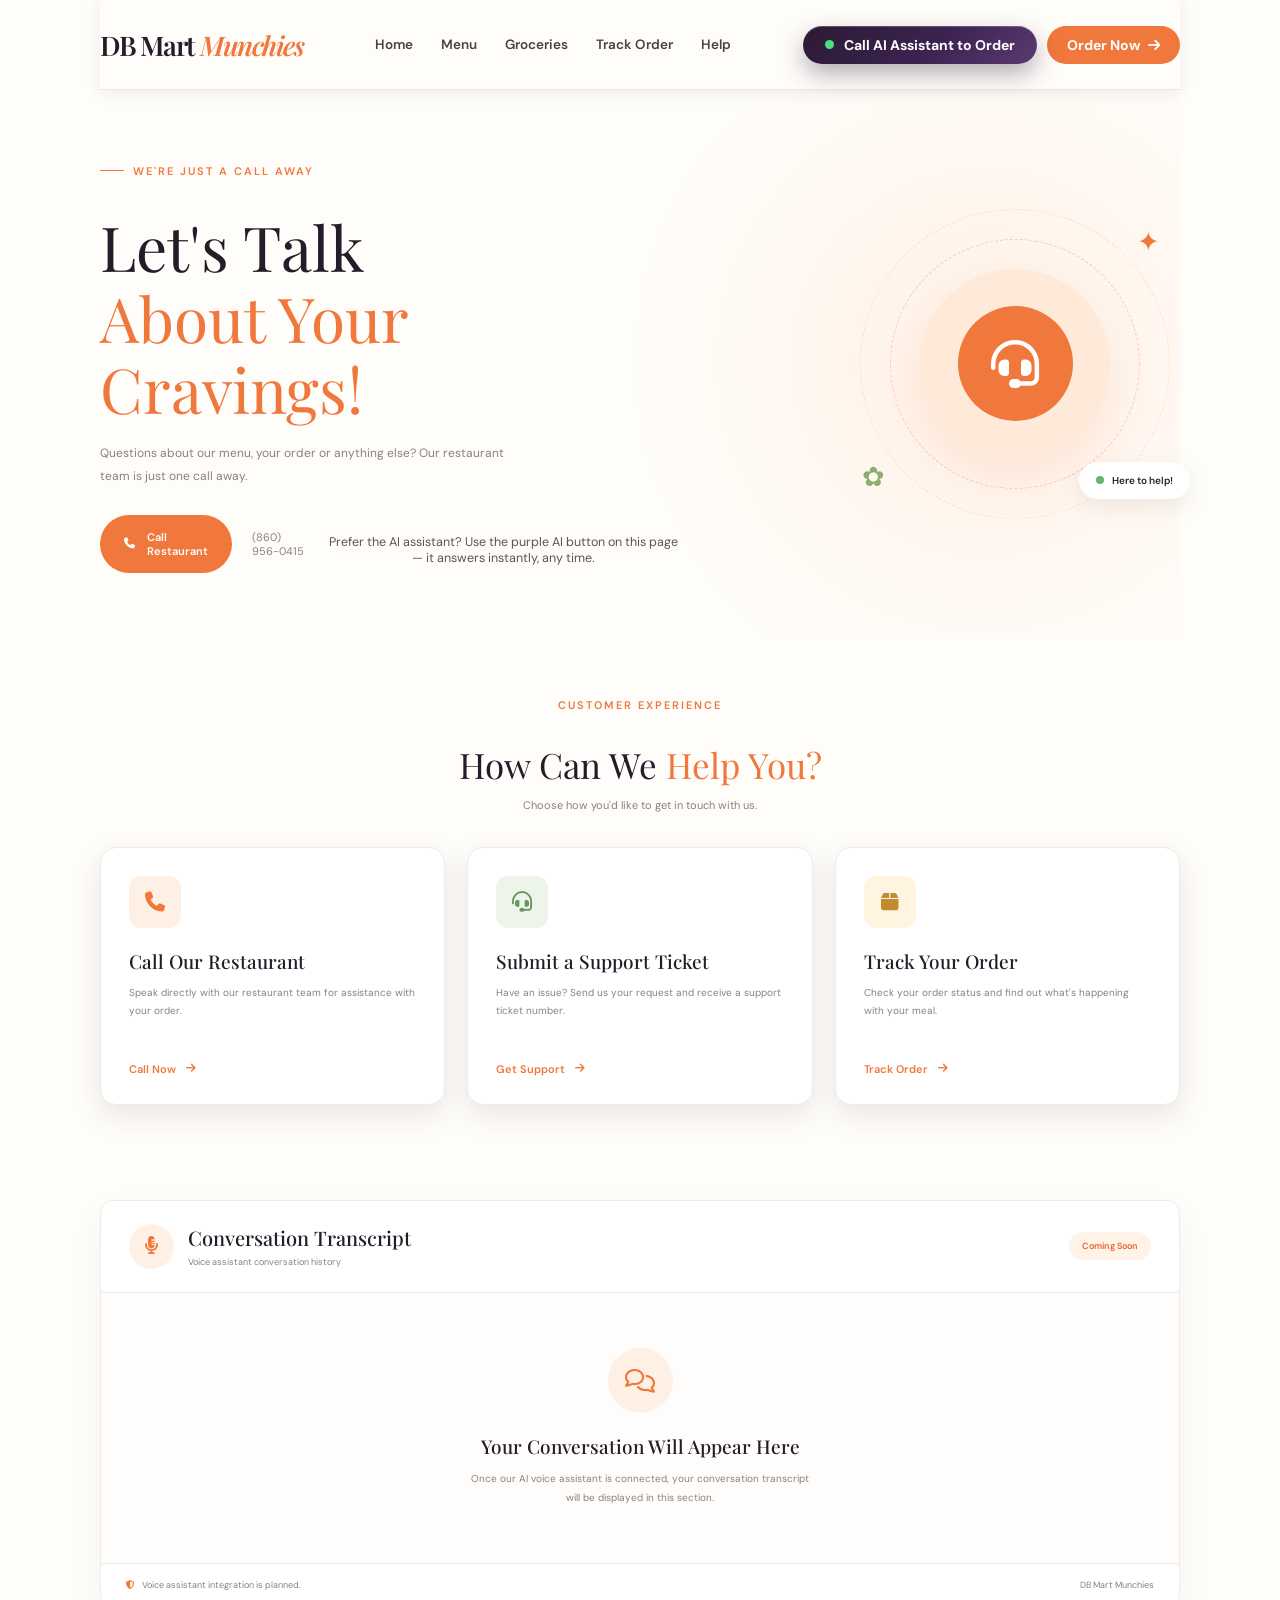
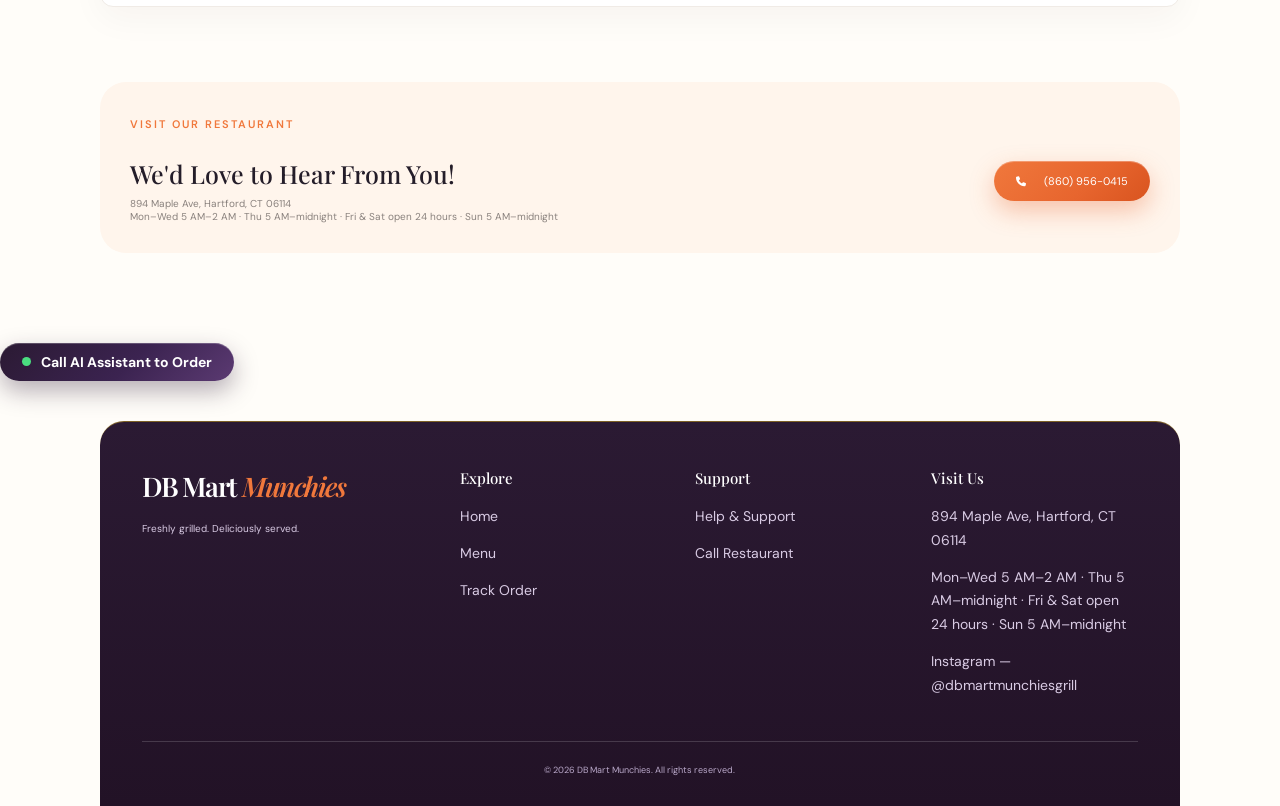
==== call.html @ e9ad1144 "Deals cards: same size, no empty gap — both grid rows equal height (grid-auto-rows: 1fr), price righ" ====
<!DOCTYPE html>
<html lang="en">
<head>
    <meta charset="UTF-8">
    <meta name="viewport" content="width=device-width, initial-scale=1.0">

    <title>Call Receptionist | DB Mart Munchies</title>

    <link rel="preconnect" href="https://fonts.googleapis.com">
    <link rel="preconnect" href="https://fonts.gstatic.com" crossorigin>

    <link href="https://fonts.googleapis.com/css2?family=DM+Sans:wght@400;500;600;700&family=Playfair+Display:wght@400;500;600;700&display=swap" rel="stylesheet">

    <link rel="stylesheet" href="style.css">
    <link rel="stylesheet" href="call.css">

    <link rel="stylesheet" href="https://cdnjs.cloudflare.com/ajax/libs/font-awesome/6.7.2/css/all.min.css">
<link rel="stylesheet" href="premium.css?v=5">
</head>

<body>

<div class="page-shell">

    <!-- NAVBAR -->
    <header class="navbar container">

        <a href="index.html" class="logo">
            DB Mart<span> Munchies</span>
        </a>

        <nav class="nav-links" id="navLinks">
            <a href="index.html">Home</a>
            <a href="menu.html">Menu</a>
            <a href="groceries.html">Groceries</a>
            <a href="track-order.html">Track Order</a>
            <a href="help.html">Help</a>
        </nav>

        <div class="nav-actions">

            <button type="button" class="ai-call-btn" onclick="callRestaurant()"><span class="live-dot" aria-hidden="true"></span>Call AI Assistant to Order</button>

            <a href="menu.html" class="nav-order-btn">
                Order Now
                <i class="fa-solid fa-arrow-right"></i>
            </a>

            <button class="menu-toggle" id="menuToggle" aria-label="Toggle menu">
                <i class="fa-solid fa-bars"></i>
            </button>

        </div>

    </header>


    <main>

        <!-- HERO -->
        <section class="call-hero container">

            <div class="call-hero-content">

                <span class="eyebrow">
                    <span class="eyebrow-line"></span>
                    WE'RE JUST A CALL AWAY
                </span>

                <h1>
                    Let's Talk
                    <br>
                    <span>About Your Cravings!</span>
                </h1>

                <p>
                    Questions about our menu, your order or anything else?
                    Our restaurant team is just one call away.
                </p>

                <div class="call-hero-actions">

                    <a href="tel:+18609560415" class="call-primary-btn">
                        <i class="fa-solid fa-phone"></i>
                        Call Restaurant
                    </a>

                    <span class="call-phone-number">
                        (860) 956-0415
                    </span>
                    <p class="photo-note">Prefer the AI assistant? Use the purple AI button on this page — it answers instantly, any time.</p>

                </div>

            </div>


            <div class="call-hero-visual">

                <div class="call-orbit orbit-one"></div>
                <div class="call-orbit orbit-two"></div>

                <div class="call-main-circle">

                    <div class="call-mic-icon">
                        <i class="fa-solid fa-headset"></i>
                    </div>

                </div>

                <span class="call-decoration decoration-one">✦</span>
                <span class="call-decoration decoration-two">✿</span>

                <div class="call-floating-label">
                    <span class="online-dot"></span>
                    Here to help!
                </div>

            </div>

        </section>


        <!-- CALL EXPERIENCE -->
        <section class="call-section container">

            <div class="call-section-heading">

                <span class="eyebrow">CUSTOMER EXPERIENCE</span>

                <h2>How Can We <span>Help You?</span></h2>

                <p>Choose how you'd like to get in touch with us.</p>

            </div>


            <div class="call-options-grid">

                <!-- PHONE OPTION -->
                <div class="call-option-card">

                    <div class="option-icon phone-icon">
                        <i class="fa-solid fa-phone"></i>
                    </div>

                    <h3>Call Our Restaurant</h3>

                    <p>
                        Speak directly with our restaurant team
                        for assistance with your order.
                    </p>

                    <a href="tel:+18609560415" class="option-link">
                        Call Now
                        <i class="fa-solid fa-arrow-right"></i>
                    </a>

                </div>


                <!-- SUPPORT OPTION -->
                <div class="call-option-card">

                    <div class="option-icon support-icon">
                        <i class="fa-solid fa-headset"></i>
                    </div>

                    <h3>Submit a Support Ticket</h3>

                    <p>
                        Have an issue? Send us your request
                        and receive a support ticket number.
                    </p>

                    <a href="help.html" class="option-link">
                        Get Support
                        <i class="fa-solid fa-arrow-right"></i>
                    </a>

                </div>


                <!-- ORDER OPTION -->
                <div class="call-option-card">

                    <div class="option-icon order-icon">
                        <i class="fa-solid fa-box"></i>
                    </div>

                    <h3>Track Your Order</h3>

                    <p>
                        Check your order status and find out
                        what's happening with your meal.
                    </p>

                    <a href="track-order.html" class="option-link">
                        Track Order
                        <i class="fa-solid fa-arrow-right"></i>
                    </a>

                </div>

            </div>

        </section>


        <!-- VOICE ASSISTANT TRANSCRIPT -->
        <section class="transcript-section container">

            <div class="transcript-card">

                <div class="transcript-header">

                    <div class="transcript-title">

                        <span class="transcript-icon">
                            <i class="fa-solid fa-microphone-lines"></i>
                        </span>

                        <div>
                            <h2>Conversation Transcript</h2>
                            <p>Voice assistant conversation history</p>
                        </div>

                    </div>

                    <span class="coming-soon-badge">
                        Coming Soon
                    </span>

                </div>


                <div class="transcript-body" id="transcriptBody">

                    <div class="transcript-empty">

                        <div class="transcript-empty-icon">
                            <i class="fa-regular fa-comments"></i>
                        </div>

                        <h3>Your Conversation Will Appear Here</h3>

                        <p>
                            Once our AI voice assistant is connected,
                            your conversation transcript will be
                            displayed in this section.
                        </p>

                    </div>

                </div>


                <div class="transcript-footer">

                    <span>
                        <i class="fa-solid fa-shield-halved"></i>
                        Voice assistant integration is planned.
                    </span>

                    <span>
                        DB Mart Munchies
                    </span>

                </div>

            </div>

        </section>


        <!-- CONTACT STRIP -->
        <section class="call-contact-strip container">

            <div>

                <span class="eyebrow">VISIT OUR RESTAURANT</span>

                <h2>We'd Love to Hear From You!</h2>

                <p>
                    894 Maple Ave, Hartford, CT 06114
                </p>
                <p>Mon–Wed 5 AM–2 AM · Thu 5 AM–midnight · Fri &amp; Sat open 24 hours · Sun 5 AM–midnight</p>

            </div>

            <a href="tel:+18609560415" class="primary-btn">
                <i class="fa-solid fa-phone"></i>
                (860) 956-0415
            </a>

        </section>
<button type="button" class="ai-call-btn" onclick="callRestaurant()"><span class="live-dot" aria-hidden="true"></span>Call AI Assistant to Order</button>

    </main>


    <!-- FOOTER -->
    <footer class="footer container">

        <div class="footer-brand">
            <a href="index.html" class="logo">
                DB Mart<span> Munchies</span>
            </a>

            <p>Freshly grilled. Deliciously served.</p>
        </div>

        <div class="footer-column">
            <h4>Explore</h4>
            <a href="index.html">Home</a>
            <a href="menu.html">Menu</a>
            <a href="track-order.html">Track Order</a>
        </div>

        <div class="footer-column">
            <h4>Support</h4>
            <a href="help.html">Help & Support</a>
            <a href="call.html">Call Restaurant</a>
        </div>
        <div class="footer-column">
            <h4>Visit Us</h4>
            <p>894 Maple Ave, Hartford, CT 06114</p>
            <p>Mon–Wed 5 AM–2 AM · Thu 5 AM–midnight · Fri &amp; Sat open 24 hours · Sun 5 AM–midnight</p>
            <p><a href="https://www.instagram.com/dbmartmunchiesgrill/" target="_blank" rel="noopener">Instagram — @dbmartmunchiesgrill</a></p>
        </div>

        <div class="copyright">
            © 2026 DB Mart Munchies. All rights reserved.
        </div>

    </footer>

</div>

<script src="call.js"></script>
<script>
function callRestaurant() {
  window.open("https://agent.retellai.com/orb/agent_50154412b141a7c91be232846f?token=e66ca8441852ef5e52f5ec19f13c6981", "_blank");
}
</script>


<script src="premium.js" defer></script>
</body>
</html>
---- style.css ----
/* ==========================================
   1. ROOT & RESET
========================================== */

:root {
    --orange: #f0783c;
    --orange-dark: #e7652e;
    --cream: #fffdf9;
    --dark: #29232d;
    --text: #89817d;
    --plum: #302333;
    --white: #ffffff;

    --heading: 'Playfair Display', serif;
    --body: 'DM Sans', sans-serif;
}

* {
    margin: 0;
    padding: 0;
    box-sizing: border-box;
}

html {
    scroll-behavior: smooth;
}

body {
    background: var(--orange);
    color: var(--dark);
    font-family: var(--body);
    overflow-x: hidden;
}

button,
input {
    font: inherit;
}

button,
a {
    -webkit-tap-highlight-color: transparent;
}

a {
    text-decoration: none;
    color: inherit;
}

button {
    border: 0;
    cursor: pointer;
}

img {
    width: 100%;
    display: block;
    object-fit: cover;
}

.page-shell {
    width: min(1440px, 100%);
    min-height: 100vh;
    margin: auto;
    background: var(--cream);
    overflow: hidden;
}

.container {
    width: min(1080px, 86%);
    margin-inline: auto;
}

.section {
    padding-block: 100px;
}


/* ==========================================
   2. NAVBAR
========================================== */

.navbar {
    height: 90px;
    display: flex;
    align-items: center;
    justify-content: space-between;
    position: relative;
    z-index: 100;
}

.logo {
    font-family: var(--heading);
    font-size: 27px;
    font-weight: 600;
    letter-spacing: -1.5px;
}

.logo span {
    color: var(--orange);
}

.nav-links {
    display: flex;
    align-items: center;
    gap: 40px;
}

.nav-links a {
    font-size: 12px;
    color: #746d69;
    transition: color .3s ease;
    position: relative;
}

.nav-links a::after {
    content: "";
    position: absolute;
    width: 0;
    height: 1.5px;
    bottom: -7px;
    left: 0;
    background: var(--orange);
    transition: width .3s ease;
}

.nav-links a:hover,
.nav-links a.active {
    color: var(--orange);
}

.nav-links a:hover::after,
.nav-links a.active::after {
    width: 100%;
}

.nav-actions {
    display: flex;
    gap: 18px;
    align-items: center;
}

.icon-btn {
    position: relative;
    background: transparent;
    color: var(--dark);
    font-size: 14px;
    transition: color .3s, transform .3s;
}

.icon-btn:hover {
    color: var(--orange);
    transform: translateY(-2px);
}

.cart-count {
    position: absolute;
    top: -9px;
    right: -10px;
    background: var(--orange);
    color: white;
    width: 15px;
    height: 15px;
    font-size: 9px;
    border-radius: 50%;
    display: grid;
    place-items: center;
}

.menu-toggle {
    display: none;
    background: transparent;
    font-size: 20px;
    color: var(--dark);
}


/* ==========================================
   3. HERO
========================================== */

.hero {
    min-height: 570px;
    display: grid;
    grid-template-columns: 0.92fr 1.08fr;
    align-items: center;
    position: relative;
    padding-top: 25px;
    padding-bottom: 75px;
}

.hero-content {
    position: relative;
    z-index: 2;
    padding-bottom: 30px;
}

.eyebrow {
    display: inline-flex;
    align-items: center;
    gap: 9px;
    color: var(--orange);
    font-size: 11px;
    font-weight: 600;
    letter-spacing: 1.3px;
    margin-bottom: 19px;
}

.eyebrow-line {
    width: 24px;
    height: 1px;
    background: var(--orange);
}

.hero h1 {
    font-family: var(--heading);
    font-size: clamp(42px, 5.4vw, 69px);
    line-height: 1.13;
    font-weight: 400;
    letter-spacing: -2px;
}

.title-icon {
    font-size: .75em;
}

.hero-content > p,
.about-content > p,
.special-content > p {
    color: var(--text);
    font-size: 12px;
    line-height: 2;
    max-width: 370px;
    margin-top: 22px;
}

.primary-btn {
    margin-top: 27px;
    display: inline-flex;
    align-items: center;
    gap: 18px;
    background: var(--orange);
    color: var(--white);
    padding: 13px 22px;
    border-radius: 30px;
    font-size: 11px;
    transition: all .35s ease;
    box-shadow: 0 6px 16px rgba(240, 120, 60, .13);
}

.primary-btn i {
    font-size: 10px;
    transition: transform .3s;
}

.primary-btn:hover {
    background: var(--orange-dark);
    transform: translateY(-4px);
    box-shadow: 0 12px 24px rgba(240, 120, 60, .25);
}

.primary-btn:hover i {
    transform: translateX(5px);
}

.hero-stamp {
    position: absolute;
    left: 290px;
    bottom: 0;
    width: 75px;
    height: 75px;
    border: 1px solid #e7d9cf;
    border-radius: 50%;
    display: flex;
    flex-direction: column;
    justify-content: center;
    align-items: center;
    transform: rotate(-12deg);
}

.hero-stamp span {
    font-family: var(--heading);
    font-size: 17px;
    color: var(--plum);
}

.hero-stamp small {
    text-align: center;
    font-size: 8px;
    color: var(--text);
}

.hero-visual {
    min-height: 430px;
    display: grid;
    place-items: center;
    position: relative;
}

.hero-glow {
    position: absolute;
    width: 420px;
    height: 350px;
    background: radial-gradient(
        ellipse,
        rgba(255, 207, 165, .45),
        rgba(255, 253, 249, 0) 70%
    );
    border-radius: 50%;
}

.hero-image {
    position: relative;
    width: 112%;
    max-width: 570px;
    height: 390px;
    border-radius: 45% 45% 25% 25%;
    object-fit: cover;
    filter: drop-shadow(0 18px 25px rgba(60, 35, 20, .12));
    z-index: 1;
}

.decor {
    position: absolute;
    color: var(--orange);
    z-index: 2;
    animation: twinkle 3s infinite ease-in-out;
}

.decor-one {
    top: 60px;
    left: 8%;
    font-size: 25px;
}

.decor-two {
    top: 35%;
    right: 0;
    font-size: 29px;
    color: #8cae6e;
}

.decor-three {
    bottom: 45px;
    left: 15%;
    font-size: 19px;
}

.hero-caption {
    position: absolute;
    bottom: 30px;
    right: 5px;
    font-size: 10px;
    color: var(--orange);
    display: flex;
    gap: 10px;
    align-items: center;
}

.hero-bottom-text {
    position: absolute;
    bottom: 12px;
    left: 0;
    right: 0;
    display: flex;
    justify-content: space-between;
    font-size: 8px;
    letter-spacing: 1.5px;
    color: #a69b94;
}


/* ==========================================
   4. ABOUT SECTION
========================================== */

.about {
    display: grid;
    grid-template-columns: 1fr 1fr;
    gap: 90px;
    align-items: center;
}

.about-visual {
    min-height: 360px;
    display: grid;
    place-items: center;
    position: relative;
}

.about-glow {
    position: absolute;
    width: 100%;
    height: 80%;
    background: radial-gradient(
        ellipse,
        #ffe5d1,
        transparent 70%
    );
}

.about-image {
    position: relative;
    width: 95%;
    height: 310px;
    border-radius: 45% 45% 20% 20%;
    z-index: 1;
    box-shadow: 0 20px 45px rgba(60, 35, 20, .08);
}

.leaf-decoration {
    position: absolute;
    right: 8%;
    top: 20px;
    color: #87a96c;
    font-size: 36px;
}

.section-title {
    font-family: var(--heading);
    font-size: clamp(30px, 3.5vw, 43px);
    font-weight: 400;
    line-height: 1.25;
    letter-spacing: -1px;
}

.section-title span {
    font-size: 26px;
}

.about-content > p + p {
    margin-top: 12px;
}

.text-link {
    display: inline-flex;
    align-items: center;
    gap: 12px;
    margin-top: 23px;
    font-size: 11px;
    font-weight: 600;
    color: var(--dark);
    transition: color .3s;
}

.text-link span {
    width: 27px;
    height: 27px;
    display: grid;
    place-items: center;
    background: var(--orange);
    color: white;
    border-radius: 50%;
    transition: transform .3s;
}

.text-link:hover {
    color: var(--orange);
}

.text-link:hover span {
    transform: translateX(5px);
}


/* ==========================================
   5. POPULAR DISHES
========================================== */

.popular {
    padding-top: 75px;
    padding-bottom: 110px;
}

.section-heading {
    text-align: center;
    margin-bottom: 45px;
}

.section-heading .eyebrow {
    display: flex;
    justify-content: center;
}

.section-heading > p {
    margin-top: 12px;
    color: var(--text);
    font-size: 11px;
}

.dish-grid {
    display: grid;
    grid-template-columns: repeat(3, 1fr);
    gap: 28px;
}

.dish-card {
    padding: 17px 16px 18px;
    background: white;
    border: 1px solid #f2eee9;
    border-radius: 8px;
    box-shadow: 0 8px 25px rgba(53, 39, 29, .035);
    transition: transform .4s ease, box-shadow .4s ease;
}

.dish-card:hover {
    transform: translateY(-12px);
    box-shadow: 0 18px 40px rgba(53, 39, 29, .1);
}

.dish-image-wrap {
    height: 170px;
    overflow: hidden;
    border-radius: 6px;
    background: #fff4eb;
}

.dish-image-wrap img {
    height: 100%;
    transition: transform .6s cubic-bezier(.2, .7, .2, 1);
}

.dish-card:hover .dish-image-wrap img {
    transform: scale(1.1);
}

.dish-info {
    padding: 18px 3px 0;
}

.dish-info h3 {
    font-family: var(--heading);
    font-size: 17px;
    font-weight: 500;
}

.dish-info > p {
    font-size: 10px;
    color: var(--text);
    margin-top: 8px;
}

.dish-bottom {
    display: flex;
    align-items: center;
    justify-content: space-between;
    margin-top: 17px;
}

.price {
    color: var(--orange);
    font-size: 12px;
    font-weight: 700;
}

.add-btn {
    width: 29px;
    height: 29px;
    display: grid;
    place-items: center;
    background: var(--orange);
    color: white;
    border-radius: 50%;
    font-size: 11px;
    transition: transform .3s, background .3s;
}

.add-btn:hover {
    transform: rotate(90deg) scale(1.12);
    background: var(--orange-dark);
}


/* ==========================================
   6. SPECIAL DISH
========================================== */

.special {
    display: grid;
    grid-template-columns: 1fr 1.1fr;
    gap: 55px;
    align-items: center;
    padding-top: 50px;
    padding-bottom: 100px;
}

.special-content {
    padding-left: 35px;
    z-index: 2;
}

.special-visual {
    min-height: 350px;
    position: relative;
    display: grid;
    place-items: center;
}

.special-glow {
    position: absolute;
    width: 90%;
    height: 90%;
    background: radial-gradient(
        ellipse,
        #ffe0c6,
        transparent 70%
    );
}

.special-image {
    width: 100%;
    max-width: 480px;
    height: 330px;
    border-radius: 50%;
    position: relative;
    z-index: 1;
}

.special-leaf {
    position: absolute;
    right: 0;
    top: 30px;
    font-size: 38px;
    color: #86a86d;
    z-index: 2;
}


/* ==========================================
   7. NEWSLETTER
========================================== */

.newsletter {
    position: relative;
    min-height: 220px;
    margin-top: 20px;
    margin-bottom: 90px;
    background: var(--plum);
    border-radius: 14px;
    overflow: hidden;
    display: grid;
    grid-template-columns: 36% 64%;
    align-items: center;
    color: white;
}

.newsletter-image {
    height: 220px;
    overflow: hidden;
    position: relative;
}

.newsletter-image img {
    height: 100%;
    border-radius: 0 50% 50% 0;
    object-fit: cover;
}

.newsletter-content {
    padding: 30px 35px;
    position: relative;
    z-index: 2;
}

.newsletter-label {
    font-size: 9px;
    letter-spacing: 1.5px;
    color: #f6a77c;
    text-transform: uppercase;
}

.newsletter-content h2 {
    font-family: var(--heading);
    font-weight: 400;
    font-size: 29px;
    line-height: 1.25;
    margin-top: 9px;
}

.newsletter-form {
    display: flex;
    max-width: 400px;
    height: 42px;
    background: white;
    border-radius: 30px;
    padding: 4px;
    margin-top: 20px;
}

.newsletter-form input {
    flex: 1;
    width: 0;
    min-width: 0;
    border: 0;
    outline: 0;
    padding-left: 15px;
    font-size: 10px;
    border-radius: 30px;
    color: var(--dark);
}

.newsletter-form button {
    background: var(--orange);
    color: white;
    border-radius: 25px;
    padding: 0 16px;
    font-size: 9px;
    white-space: nowrap;
    transition: background .3s;
}

.newsletter-form button:hover {
    background: var(--orange-dark);
}

.newsletter-form button i {
    margin-left: 6px;
}

.form-message {
    color: #f6a77c;
    font-size: 10px;
    margin-top: 8px;
    min-height: 12px;
}

.newsletter-decoration {
    position: absolute;
    top: 15px;
    right: 22px;
    font-size: 20px;
    color: #e9a17b;
}


/* ==========================================
   8. FOOTER
========================================== */

.footer {
    display: grid;
    grid-template-columns: 1.5fr 1fr 1fr 1fr;
    gap: 45px;
    padding-bottom: 25px;
}

.footer-brand > p {
    max-width: 220px;
    color: var(--text);
    font-size: 10px;
    line-height: 1.9;
    margin-top: 15px;
}

.social-links {
    display: flex;
    gap: 15px;
    margin-top: 18px;
}

.social-links a {
    color: var(--orange);
    font-size: 13px;
    transition: transform .3s;
}

.social-links a:hover {
    transform: translateY(-4px);
}

.footer-column {
    display: flex;
    flex-direction: column;
    gap: 13px;
}

.footer-column h4 {
    font-family: var(--heading);
    font-size: 15px;
    font-weight: 500;
    margin-bottom: 4px;
}

.footer-column a,
.footer-column p {
    color: var(--text);
    font-size: 10px;
    transition: color .3s;
}

.footer-column a:hover {
    color: var(--orange);
}

.copyright {
    grid-column: 1 / -1;
    border-top: 1px solid #eee8e2;
    text-align: center;
    padding-top: 20px;
    margin-top: 15px;
    color: #a49b94;
    font-size: 9px;
}


/* ==========================================
   9. ANIMATIONS
========================================== */

.reveal {
    opacity: 0;
    transform: translateY(35px);
    transition:
        opacity .85s ease,
        transform .85s cubic-bezier(.2, .7, .2, 1);
}

.reveal.visible {
    opacity: 1;
    transform: translateY(0);
}

.floating {
    animation: floating 5s ease-in-out infinite;
}

.floating-slow {
    animation: floating 7s ease-in-out infinite;
}

@keyframes floating {
    0%, 100% {
        transform: translateY(0) rotate(0);
    }
    50% {
        transform: translateY(-15px) rotate(1deg);
    }
}

@keyframes twinkle {
    0%, 100% {
        transform: scale(1);
        opacity: .65;
    }
    50% {
        transform: scale(1.25);
        opacity: 1;
    }
}


/* ==========================================
   10. RESPONSIVE DESIGN
========================================== */

@media (max-width: 900px) {

    .container {
        width: 90%;
    }

    .hero {
        min-height: 500px;
        grid-template-columns: 1fr 1fr;
    }

    .hero-stamp {
        display: none;
    }

    .about {
        gap: 35px;
    }

    .dish-grid {
        gap: 15px;
    }

    .special {
        gap: 20px;
    }

    .special-content {
        padding-left: 0;
    }

    .footer {
        gap: 25px;
    }
}


@media (max-width: 650px) {

    .section {
        padding-block: 65px;
    }

    .navbar {
        height: 75px;
    }

    .menu-toggle {
        display: block;
    }

    .nav-links {
        position: absolute;
        top: 65px;
        left: 0;
        right: 0;
        background: white;
        padding: 20px;
        border-radius: 10px;
        box-shadow: 0 12px 30px rgba(0,0,0,.08);
        display: flex;
        flex-direction: column;
        gap: 22px;
        opacity: 0;
        visibility: hidden;
        transform: translateY(-10px);
        transition: .3s ease;
    }

    .nav-links.open {
        opacity: 1;
        visibility: visible;
        transform: translateY(0);
    }

    .nav-actions {
        gap: 16px;
    }

    .hero {
        display: flex;
        flex-direction: column;
        align-items: flex-start;
        padding-top: 45px;
        padding-bottom: 65px;
    }

    .hero h1 {
        font-size: clamp(42px, 12vw, 58px);
    }

    .hero-content > p {
        max-width: 320px;
    }

    .hero-visual {
        width: 100%;
        min-height: 300px;
        margin-top: 15px;
    }

    .hero-image {
        width: 100%;
        height: 280px;
    }

    .hero-bottom-text {
        font-size: 7px;
    }

    .about,
    .special {
        grid-template-columns: 1fr;
        gap: 25px;
    }

    .about-visual {
        min-height: 280px;
        order: 1;
    }

    .about-content {
        order: 2;
    }

    .about-image {
        height: 270px;
    }

    .section-title {
        font-size: 35px;
    }

    .popular {
        padding-top: 55px;
    }

    .dish-grid {
        grid-template-columns: 1fr;
        gap: 20px;
        max-width: 370px;
        margin: auto;
    }

    .dish-image-wrap {
        height: 220px;
    }

    .special-content {
        order: 1;
    }

    .special-visual {
        order: 2;
        min-height: 270px;
    }

    .special-image {
        height: 270px;
    }

    .newsletter {
        grid-template-columns: 1fr;
        margin-bottom: 65px;
    }

    .newsletter-image {
        height: 170px;
    }

    .newsletter-image img {
        border-radius: 0;
    }

    .newsletter-content {
        padding: 25px;
    }

    .newsletter-content h2 {
        font-size: 27px;
    }

    .footer {
        grid-template-columns: 1fr 1fr;
        gap: 35px 20px;
    }

    .footer-brand {
        grid-column: 1 / -1;
    }
}

@media (prefers-reduced-motion: reduce) {
    *,
    *::before,
    *::after {
        scroll-behavior: auto !important;
        animation-duration: .01ms !important;
        transition-duration: .01ms !important;
    }
}


/* ==========================================
   HERO ENTRANCE ANIMATIONS
========================================== */

/* LEFT CONTENT: RISE FROM BOTTOM */

.hero-enter-text {
    opacity: 0;
    animation: textRise 1.1s cubic-bezier(.16, 1, .3, 1)
               .25s forwards;
}

@keyframes textRise {

    0% {
        opacity: 0;
        transform: translateY(110px);
    }

    70% {
        opacity: 1;
    }

    100% {
        opacity: 1;
        transform: translateY(0);
    }
}


/* RIGHT IMAGE: FALL FROM TOP-RIGHT */

.hero-enter-image {
    opacity: 0;
    transform-origin: center center;

    animation: imageFall 1.5s
               cubic-bezier(.16, 1, .3, 1)
               .1s forwards;
}

@keyframes imageFall {

    0% {
        opacity: 0;
        transform: translate(180px, -200px)
                   rotate(22deg)
                   scale(.65);
    }

    60% {
        opacity: 1;
        transform: translate(-12px, 12px)
                   rotate(-4deg)
                   scale(1.04);
    }

    80% {
        transform: translate(5px, -5px)
                   rotate(2deg)
                   scale(.99);
    }

    100% {
        opacity: 1;
        transform: translate(0, 0)
                   rotate(0)
                   scale(1);
    }
}


/* FOOD IMAGE: FLOAT AFTER LANDING */

.hero-image {
    animation: foodFloat 5s ease-in-out 1.8s infinite;
}

@keyframes foodFloat {

    0%, 100% {
        transform: translateY(0);
    }

    50% {
        transform: translateY(-12px);
    }
}


/* DECORATIVE ELEMENTS */

.hero-enter-image .decor-one {
    animation: decorPop .6s ease 1s both;
}

.hero-enter-image .decor-two {
    animation: decorPop .6s ease 1.3s both;
}

.hero-enter-image .decor-three {
    animation: decorPop .6s ease 1.5s both;
}

@keyframes decorPop {

    0% {
        opacity: 0;
        scale: 0;
    }

    80% {
        opacity: 1;
        scale: 1.2;
    }

    100% {
        opacity: 1;
        scale: 1;
    }
}


/* ACCESSIBILITY */

@media (prefers-reduced-motion: reduce) {

    .hero-enter-text,
    .hero-enter-image,
    .hero-image,
    .hero-enter-image .decor {
        animation: none !important;
        opacity: 1 !important;
        transform: none !important;
    }

}


/* UPDATED DB MUNCHIES NAVBAR */

.nav-order-btn {
    display: inline-flex;
    align-items: center;
    gap: 12px;
    padding: 12px 22px;
    background: var(--orange);
    color: white;
    border-radius: 30px;
    font-size: 11px;
    font-weight: 600;
    transition: all .3s ease;
}

.nav-order-btn:hover {
    background: var(--orange-dark);
    transform: translateY(-3px);
    box-shadow: 0 7px 18px rgba(240,120,60,.25);
}

.nav-order-btn i {
    transition: transform .3s ease;
}

.nav-order-btn:hover i {
    transform: translateX(4px);
}

@media (max-width: 650px) {
    .nav-order-btn {
        padding: 10px 15px;
        font-size: 10px;
    }
}


/* =====================================
   RESTAURANT OFFERS
===================================== */

.offer-main {
    position: relative;
    min-height: 390px;
    display: grid;
    grid-template-columns: 1fr 1fr;
    align-items: center;
    overflow: hidden;
    padding: 35px 45px;
    background: #fff0e5;
    border-radius: 15px;
}

.offer-content {
    position: relative;
    z-index: 2;
}

.offer-content h2 {
    font-family: var(--heading);
    font-size: clamp(35px, 4vw, 52px);
    font-weight: 500;
    line-height: 1.2;
}

.offer-content h2 span {
    color: var(--orange);
}

.offer-content p {
    max-width: 350px;
    color: var(--text);
    font-size: 12px;
    line-height: 1.9;
    margin-top: 15px;
}

.offer-image {
    height: 300px;
    position: relative;
    z-index: 1;
    animation: imageFall 1.5s cubic-bezier(.16,1,.3,1) both;
}

.offer-image img {
    height: 100%;
    border-radius: 50%;
    object-fit: cover;
    box-shadow: 0 15px 35px rgba(0,0,0,.1);
}

.offer-decoration {
    position: absolute;
    right: 10px;
    top: -30px;
    font-family: var(--heading);
    font-size: 180px;
    font-weight: 700;
    color: rgba(240,120,60,.08);
}

.offer-grid {
    display: grid;
    grid-template-columns: repeat(3, 1fr);
    gap: 25px;
}

.offer-card {
    background: white;
    border: 1px solid #f0ebe6;
    border-radius: 12px;
    overflow: hidden;
    transition: .35s ease;
}

.offer-card:hover {
    transform: translateY(-8px);
    box-shadow: 0 15px 35px rgba(0,0,0,.08);
}

.offer-card > img {
    height: 190px;
    transition: transform .5s ease;
}

.offer-card:hover > img {
    transform: scale(1.06);
}

.offer-card-content {
    padding: 22px;
}

.offer-card-content h3 {
    font-family: var(--heading);
    font-size: 22px;
    font-weight: 500;
    margin-bottom: 9px;
}

.offer-card-content p {
    font-size: 11px;
    line-height: 1.8;
    color: var(--text);
    margin-bottom: 15px;
}

.offer-card-content .eyebrow {
    font-size: 9px;
}

.offer-contact {
    margin-top: 80px;
    margin-bottom: 80px;
    padding: 35px;
    background: #fff5ec;
    border-radius: 12px;
    display: flex;
    justify-content: space-between;
    align-items: center;
    gap: 20px;
}

.offer-contact h2 {
    font-family: var(--heading);
    font-size: 28px;
    font-weight: 500;
    margin-bottom: 10px;
}

.offer-contact p {
    color: var(--text);
    font-size: 11px;
    line-height: 1.8;
}

@media(max-width: 700px) {

    .offer-main {
        grid-template-columns: 1fr;
        padding: 30px 25px;
    }

    .offer-image {
        height: 230px;
        margin-top: 25px;
    }

    .offer-grid {
        grid-template-columns: 1fr;
    }

    .offer-contact {
        align-items: flex-start;
        flex-direction: column;
    }

}

/* =====================================
   REVIEW BANNER - SAFE BOOK OPENING
===================================== */

.review-banner {
    display: block !important;
    position: relative;
    width: min(1050px, 86%);
    max-width: 1050px;
    min-height: 0;
    margin: 70px auto;
    padding: 35px 40px !important;

    /* Always keep the banner visible */
    opacity: 1;
    transform: none;
    clip-path: none;
}

/* Remove newsletter image */
.review-banner .newsletter-image {
    display: none !important;
}

/* Content */
.review-banner .newsletter-content {
    display: block !important;
    width: 100% !important;
    max-width: none !important;
}

/* Reviews grid */
.review-banner .reviews-grid {
    display: grid !important;
    grid-template-columns: repeat(3, minmax(0, 1fr));
    gap: 18px;
    width: 100%;
    margin-top: 20px;
}

/* Cards remain visible by default */
.review-banner .review-card {
    min-width: 0;
    padding: 18px;
    border-radius: 14px;
    background: rgba(255, 255, 255, 0.08);
    opacity: 1;
    transform: none;
}

.review-banner .review-stars {
    color: var(--orange);
    font-size: 19px;
    margin-bottom: 10px;
}

.review-banner .review-card p {
    font-size: 14px;
    line-height: 1.65;
    margin-bottom: 12px;
}

.review-banner .review-card h4 {
    font-size: 13px;
}

/* Centre opening animation */
@keyframes bookOpenCenter {
    0% {
        clip-path: inset(0 48% 0 48% round 14px);
        transform: perspective(1200px) scaleX(0.75);
    }

    65% {
        clip-path: inset(0 0 0 0 round 14px);
        transform: perspective(1200px) scaleX(1.02);
    }

    100% {
        clip-path: inset(0 0 0 0 round 14px);
        transform: perspective(1200px) scaleX(1);
    }
}

/* Animate only after observer triggers */
.review-banner.is-visible {
    animation: bookOpenCenter 1.4s
        cubic-bezier(0.22, 1, 0.36, 1) both;
}

/* Cards reveal after banner opens */
@keyframes reviewCardReveal {
    from {
        opacity: 0;
        transform: translateY(20px);
    }

    to {
        opacity: 1;
        transform: translateY(0);
    }
}

.review-banner.is-visible .review-card {
    animation: reviewCardReveal 0.8s ease both;
}

.review-banner.is-visible .review-card:nth-child(1) {
    animation-delay: 0.65s;
}

.review-banner.is-visible .review-card:nth-child(2) {
    animation-delay: 0.85s;
}

.review-banner.is-visible .review-card:nth-child(3) {
    animation-delay: 1.05s;
}

/* Mobile */
@media (max-width: 768px) {
    .review-banner {
        width: 90%;
        padding: 28px 20px !important;
        margin: 45px auto;
    }

    .review-banner .reviews-grid {
        grid-template-columns: 1fr;
    }
}

/* Accessibility */
@media (prefers-reduced-motion: reduce) {
    .review-banner.is-visible,
    .review-banner.is-visible .review-card {
        animation: none !important;
    }
}
/* FOOTER IMPROVEMENTS */

.footer {
    padding-top: 35px;
    row-gap: 35px;
}

.footer-brand > p {
    max-width: 260px;
    line-height: 2;
}

.footer-column a,
.footer-column p {
    line-height: 1.6;
}

.footer-column a:hover {
    color: var(--orange);
    transform: translateX(3px);
}

.footer-column a {
    transition: color .3s ease, transform .3s ease;
}
---- call.css ----
/* ==========================================
   CALL HERO
========================================== */

.call-hero {
    min-height: 440px;
    padding-top: 65px;
    padding-bottom: 60px;
    display: flex;
    justify-content: space-between;
    align-items: center;
    background: radial-gradient(
        circle at 82% 50%,
        #fff0e5,
        transparent 38%
    );
}

.call-hero-content {
    max-width: 580px;
    animation: textRise .9s cubic-bezier(.16,1,.3,1) both;
}

.call-hero h1 {
    font-family: var(--heading);
    font-size: clamp(42px, 5vw, 62px);
    font-weight: 400;
    line-height: 1.15;
    margin-top: 14px;
}

.call-hero h1 span {
    color: var(--orange);
}

.call-hero-content > p {
    max-width: 420px;
    margin-top: 18px;
    color: var(--text);
    font-size: 12px;
    line-height: 1.9;
}

.call-hero-actions {
    display: flex;
    align-items: center;
    gap: 20px;
    margin-top: 27px;
}

.call-primary-btn {
    display: inline-flex;
    align-items: center;
    gap: 12px;
    padding: 15px 24px;
    border-radius: 30px;
    background: var(--orange);
    color: white;
    font-size: 11px;
    font-weight: 600;
    transition: .3s ease;
}

.call-primary-btn:hover {
    background: var(--orange-dark);
    transform: translateY(-3px);
    box-shadow: 0 8px 20px rgba(240,120,60,.2);
}

.call-phone-number {
    color: var(--text);
    font-size: 11px;
}


/* ==========================================
   HERO VISUAL
========================================== */

.call-hero-visual {
    width: 330px;
    height: 310px;
    position: relative;
    display: grid;
    place-items: center;
    animation: imageFall 1.7s cubic-bezier(.16,1,.3,1) both;
}

.call-main-circle {
    width: 190px;
    height: 190px;
    border-radius: 50%;
    background: #ffe9d9;
    display: grid;
    place-items: center;
    position: relative;
    z-index: 2;
    box-shadow: 0 20px 45px rgba(240,120,60,.12);
}

.call-mic-icon {
    width: 115px;
    height: 115px;
    border-radius: 50%;
    background: var(--orange);
    color: white;
    display: grid;
    place-items: center;
    font-size: 48px;
    animation: micPulse 2.5s ease-in-out infinite;
}

@keyframes micPulse {
    0%, 100% {
        transform: scale(1);
        box-shadow: 0 0 0 0 rgba(240,120,60,.2);
    }
    50% {
        transform: scale(1.06);
        box-shadow: 0 0 0 15px rgba(240,120,60,0);
    }
}

.call-orbit {
    position: absolute;
    border: 1px dashed rgba(240,120,60,.35);
    border-radius: 50%;
}

.orbit-one {
    width: 250px;
    height: 250px;
    animation: orbitSpin 20s linear infinite;
}

.orbit-two {
    width: 310px;
    height: 310px;
    border-color: rgba(240,120,60,.18);
    animation: orbitSpin 30s linear infinite reverse;
}

@keyframes orbitSpin {
    to {
        transform: rotate(360deg);
    }
}

.call-decoration {
    position: absolute;
    z-index: 3;
    color: var(--orange);
    font-size: 27px;
}

.decoration-one {
    top: 15px;
    right: 20px;
}

.decoration-two {
    bottom: 25px;
    left: 12px;
    color: #8cae6e;
}

.call-floating-label {
    position: absolute;
    right: -10px;
    bottom: 20px;
    z-index: 4;
    display: flex;
    align-items: center;
    gap: 8px;
    padding: 12px 17px;
    background: white;
    border-radius: 30px;
    box-shadow: 0 8px 25px rgba(40,30,20,.08);
    color: var(--dark);
    font-size: 10px;
    font-weight: 600;
}

.online-dot {
    width: 8px;
    height: 8px;
    border-radius: 50%;
    background: #65b66d;
}


/* ==========================================
   SECTION HEADING
========================================== */

.call-section {
    padding-top: 60px;
    padding-bottom: 70px;
}

.call-section-heading {
    text-align: center;
    margin-bottom: 35px;
}

.call-section-heading h2 {
    font-family: var(--heading);
    font-size: 35px;
    font-weight: 400;
    margin: 10px 0;
}

.call-section-heading h2 span {
    color: var(--orange);
}

.call-section-heading p {
    color: var(--text);
    font-size: 11px;
}


/* ==========================================
   CALL OPTIONS
========================================== */

.call-options-grid {
    display: grid;
    grid-template-columns: repeat(3, minmax(0, 1fr));
    gap: 22px;
}

.call-option-card {
    padding: 28px;
    background: white;
    border: 1px solid #f0ebe6;
    border-radius: 12px;
    transition: .35s ease;
}

.call-option-card:hover {
    transform: translateY(-7px);
    box-shadow: 0 15px 35px rgba(40,30,20,.07);
}

.option-icon {
    width: 52px;
    height: 52px;
    display: grid;
    place-items: center;
    border-radius: 12px;
    font-size: 20px;
    margin-bottom: 20px;
}

.phone-icon {
    background: #fff0e5;
    color: var(--orange);
}

.support-icon {
    background: #edf4e9;
    color: #6b9560;
}

.order-icon {
    background: #fff4df;
    color: #c18b31;
}

.call-option-card h3 {
    font-family: var(--heading);
    font-size: 19px;
    font-weight: 500;
    margin-bottom: 10px;
}

.call-option-card p {
    min-height: 60px;
    color: var(--text);
    font-size: 10px;
    line-height: 1.8;
}

.option-link {
    display: inline-flex;
    align-items: center;
    gap: 10px;
    color: var(--orange);
    font-size: 11px;
    font-weight: 600;
    margin-top: 18px;
}

.option-link i {
    transition: transform .3s ease;
}

.option-link:hover i {
    transform: translateX(5px);
}


/* ==========================================
   TRANSCRIPT PANEL
========================================== */

.transcript-section {
    padding-top: 25px;
    padding-bottom: 75px;
}

.transcript-card {
    overflow: hidden;
    background: white;
    border: 1px solid #f0ebe6;
    border-radius: 13px;
    box-shadow: 0 12px 35px rgba(40,30,20,.04);
}

.transcript-header {
    display: flex;
    justify-content: space-between;
    align-items: center;
    gap: 15px;
    padding: 23px 28px;
    border-bottom: 1px solid #eee8e2;
}

.transcript-title {
    display: flex;
    align-items: center;
    gap: 14px;
}

.transcript-icon {
    width: 45px;
    height: 45px;
    display: grid;
    place-items: center;
    background: #fff0e5;
    color: var(--orange);
    border-radius: 50%;
    font-size: 18px;
}

.transcript-title h2 {
    font-family: var(--heading);
    font-size: 20px;
    font-weight: 500;
}

.transcript-title p {
    color: var(--text);
    font-size: 9px;
    margin-top: 5px;
}

.coming-soon-badge {
    padding: 8px 13px;
    background: #fff3e7;
    color: var(--orange-dark);
    border-radius: 20px;
    font-size: 9px;
    font-weight: 600;
}

.transcript-body {
    min-height: 270px;
    padding: 35px;
    display: grid;
    place-items: center;
    background: #fffdfb;
}

.transcript-empty {
    max-width: 350px;
    text-align: center;
}

.transcript-empty-icon {
    width: 65px;
    height: 65px;
    margin: 0 auto 20px;
    display: grid;
    place-items: center;
    border-radius: 50%;
    background: #fff0e5;
    color: var(--orange);
    font-size: 24px;
}

.transcript-empty h3 {
    font-family: var(--heading);
    font-size: 19px;
    font-weight: 500;
    margin-bottom: 10px;
}

.transcript-empty p {
    color: var(--text);
    font-size: 10px;
    line-height: 1.9;
}

.transcript-footer {
    display: flex;
    justify-content: space-between;
    gap: 15px;
    padding: 15px 25px;
    border-top: 1px solid #eee8e2;
    color: var(--text);
    font-size: 9px;
}

.transcript-footer i {
    color: var(--orange);
    margin-right: 5px;
}


/* ==========================================
   CONTACT STRIP
========================================== */

.call-contact-strip {
    display: flex;
    justify-content: space-between;
    align-items: center;
    gap: 20px;
    padding: 30px;
    margin-bottom: 90px;
    border-radius: 12px;
    background: #fff5ec;
}

.call-contact-strip h2 {
    font-family: var(--heading);
    font-size: 25px;
    font-weight: 500;
    margin: 7px 0;
}

.call-contact-strip p {
    color: var(--text);
    font-size: 10px;
}


/* ==========================================
   RESPONSIVE
========================================== */

@media(max-width: 850px) {

    .call-options-grid {
        grid-template-columns: repeat(2, minmax(0, 1fr));
    }

}

@media(max-width: 650px) {

    .call-hero {
        min-height: auto;
        padding-top: 45px;
    }

    .call-hero-visual {
        width: 150px;
        height: 160px;
    }

    .call-main-circle {
        width: 105px;
        height: 105px;
    }

    .call-mic-icon {
        width: 65px;
        height: 65px;
        font-size: 27px;
    }

    .orbit-one {
        width: 130px;
        height: 130px;
    }

    .orbit-two {
        width: 155px;
        height: 155px;
    }

    .call-floating-label {
        right: -15px;
        bottom: 0;
        padding: 8px 11px;
        font-size: 8px;
    }

    .call-options-grid {
        grid-template-columns: 1fr;
    }

    .call-option-card p {
        min-height: auto;
    }

    .call-contact-strip {
        align-items: flex-start;
        flex-direction: column;
    }

}

@media(max-width: 450px) {

    .call-hero-visual {
        display: none;
    }

    .call-hero-actions {
        flex-wrap: wrap;
    }

    .transcript-header {
        align-items: flex-start;
        flex-direction: column;
    }

    .transcript-body {
        padding: 25px 15px;
    }

    .transcript-footer {
        flex-direction: column;
    }

}
---- premium.css ----
/* ============================================================
   DB MART MUNCHIES — PREMIUM REDESIGN LAYER
   Local redesign only. Loaded AFTER the original style.css
   (and page CSS) on every page, so it refines — never replaces —
   the original design. Original prices, menu data, demo orders,
   and the existing AI-call script are all untouched.
   Design tokens: deep plum + gold, on the site's existing
   orange / cream / plum palette.
   ============================================================ */

:root {
  --plum-deep: #2b1a33;
  --plum: #3b2350;
  --plum-soft: #5b3a72;
  --gold: #c9a227;
  --gold-light: #e3c766;
  --gold-pale: #faf3d9;
  --ink: #241d29;
  --ink-soft: #5c554f;
  --line: #efe6da;
  --card: #ffffff;
  --shadow-sm: 0 6px 18px rgba(43, 26, 51, .07);
  --shadow-md: 0 16px 40px rgba(43, 26, 51, .12);
  --radius: 18px;
  --radius-lg: 26px;
}

/* ---------- Base: type scale, rhythm, contrast ---------- */
body { color: var(--ink); }
p { color: var(--ink-soft); }
h1, h2, h3, h4 { color: var(--ink); text-wrap: balance; }

.section-heading,
.menu-heading,
.call-section-heading,
.help-form-heading {
  text-align: center;
}
.section-heading > p,
.menu-heading p { max-width: 560px; margin-inline: auto; }

/* Creative section divider: thin gold rule with a centre dot */
.section-divider {
  width: min(1080px, 86%);
  margin: 8px auto 0;
  display: flex; align-items: center; gap: 12px;
  color: var(--gold);
}
.section-divider::before,
.section-divider::after {
  content: ""; flex: 1; height: 1px;
  background: linear-gradient(90deg, transparent, var(--gold-light), transparent);
}
.section-divider span { font-size: 13px; letter-spacing: .35em; }

/* ---------- Navbar: aligned, AI button in every navbar ---------- */
.navbar { gap: 16px; }
.nav-links { gap: 28px; }
.nav-links a { font-size: 13px; font-weight: 600; color: #5c554f; }
.nav-actions { display: flex; align-items: center; gap: 10px; flex-shrink: 0; }
.nav-order-btn {
  display: inline-flex; align-items: center; gap: 8px;
  padding: 12px 20px; border-radius: 999px;
  font-size: 14px; font-weight: 700; line-height: 1; white-space: nowrap;
}

/* ---------- Call AI Assistant to Order button (one style, everywhere) ---------- */
.ai-call-btn {
  position: relative;
  display: inline-flex; align-items: center; justify-content: center; gap: 10px;
  padding: 12px 22px; border: 0; border-radius: 999px;
  font-size: 14px; font-weight: 700; line-height: 1; white-space: nowrap;
  color: #fff; cursor: pointer; text-decoration: none;
  background: linear-gradient(135deg, var(--plum-deep) 0%, var(--plum) 55%, var(--plum-soft) 100%);
  box-shadow: 0 10px 24px rgba(43, 26, 51, .35), inset 0 1px 0 rgba(255,255,255,.22);
  overflow: hidden;
  transition: transform .25s ease, box-shadow .25s ease;
}
.ai-call-btn:hover, .ai-call-btn:focus-visible {
  transform: translateY(-2px);
  box-shadow: 0 16px 32px rgba(43, 26, 51, .42), inset 0 1px 0 rgba(255,255,255,.22);
}
.ai-call-btn:active { transform: translateY(0); }
.ai-call-btn:focus-visible { outline: 3px solid var(--gold-light); outline-offset: 3px; }
/* Button shine on hover */
.ai-call-btn::after {
  content: ""; position: absolute; top: 0; left: -80%;
  width: 50%; height: 100%;
  background: linear-gradient(105deg, transparent, rgba(255,255,255,.35), transparent);
  transform: skewX(-20deg); transition: left .6s ease;
}
.ai-call-btn:hover::after { left: 130%; }
/* Pulsing live dot */
.live-dot {
  width: 9px; height: 9px; border-radius: 50%; flex-shrink: 0;
  background: #4ade80; box-shadow: 0 0 0 0 rgba(74, 222, 128, .7);
  animation: livePulse 1.8s infinite;
}
@keyframes livePulse {
  0% { box-shadow: 0 0 0 0 rgba(74, 222, 128, .7); }
  70% { box-shadow: 0 0 0 9px rgba(74, 222, 128, 0); }
  100% { box-shadow: 0 0 0 0 rgba(74, 222, 128, 0); }
}
@media (prefers-reduced-motion: reduce) {
  .live-dot { animation: none; }
  .ai-call-btn::after { display: none; }
  * { scroll-behavior: auto !important; }
}
/* Hero: AI button exactly the same size/alignment as Order Now */
.hero-actions { display: flex; flex-wrap: wrap; align-items: center; gap: 14px; margin-top: 26px; }
.hero-actions .primary-btn,
.hero-actions .ai-call-btn { padding: 15px 26px; font-size: 15px; }

/* ---------- Trust chips / pill badges ---------- */
.trust-chips {
  display: flex; flex-wrap: wrap; gap: 10px; margin-top: 22px;
  list-style: none; padding: 0;
}
.trust-chips li {
  display: inline-flex; align-items: center; gap: 7px;
  padding: 8px 14px; border-radius: 999px;
  background: #fff; border: 1px solid var(--line);
  font-size: 13px; font-weight: 700; color: var(--ink);
  box-shadow: var(--shadow-sm);
}
.trust-chips li .stars { color: var(--gold); letter-spacing: 1px; }

/* ---------- Glass hero card + gold ring ---------- */
.hero-visual { position: relative; }
.hero-visual .hero-image {
  border: 5px solid transparent;
  background: linear-gradient(var(--cream), var(--cream)) padding-box,
              linear-gradient(135deg, var(--gold-light), var(--gold), #8a6d1d) border-box;
  box-shadow: 0 24px 55px rgba(43, 26, 51, .22);
}
.hero-glass-card {
  position: absolute; left: -14px; bottom: 26px; z-index: 3;
  max-width: 240px; padding: 16px 18px; border-radius: var(--radius);
  background: rgba(255, 255, 255, .72);
  -webkit-backdrop-filter: blur(14px); backdrop-filter: blur(14px);
  border: 1px solid rgba(255, 255, 255, .9);
  box-shadow: var(--shadow-md);
  font-size: 13px; line-height: 1.5; color: var(--ink);
}
.hero-glass-card strong { display: block; font-size: 14px; margin-bottom: 2px; }
.hero-glass-card .open-now { color: #15803d; font-weight: 700; }

/* Broken local photos: honest placeholder, never a fake "real" photo.
   premium.js swaps a missing assets/images/* photo for a generic
   Unsplash food placeholder (same pattern menu.js already uses)
   and marks it data-placeholder="true". */
img[data-placeholder="true"] { filter: saturate(.95); }
.photo-note {
  font-size: 12px; color: var(--ink-soft); margin-top: 10px;
}

/* ---------- Cuisines + hours band ---------- */
.info-band {
  width: min(1080px, 86%); margin: 0 auto; padding: 34px 0 10px;
  display: grid; grid-template-columns: 1.15fr .85fr; gap: 20px; align-items: start;
}
.today-badge { position: relative; z-index: 2; margin-bottom: 4px; }
.info-card {
  background: var(--card); border: 1px solid var(--line); border-radius: var(--radius-lg);
  padding: 26px 28px; box-shadow: var(--shadow-sm);
  display: flex; flex-direction: column; gap: 12px;
}
.info-card h2 { font-size: 22px; }
.cuisine-pills { display: flex; flex-wrap: wrap; gap: 10px; }
.cuisine-pills span {
  padding: 9px 15px; border-radius: 999px; font-size: 13px; font-weight: 700;
  background: var(--gold-pale); border: 1px solid #eadf9a; color: #6b5510;
}
.hours-list { list-style: none; padding: 0; margin: 0; display: grid; gap: 8px; }
.hours-list li {
  display: flex; justify-content: space-between; gap: 16px;
  padding-bottom: 8px; border-bottom: 1px dashed var(--line);
  font-size: 14px;
}
.hours-list li:last-child { border-bottom: 0; padding-bottom: 0; }
.hours-list li strong { font-weight: 700; color: var(--ink); }
.hours-list li .open-24 { color: #15803d; font-weight: 700; }

/* ---------- Equal-height cards, price + button pinned to bottom ---------- */
.offer-grid, .dish-grid, .reviews-grid { align-items: stretch; }
.offer-card, .dish-card, .review-card, .call-option-card {
  display: flex; flex-direction: column; height: 100%;
  border-radius: var(--radius);
}
.offer-card-content, .dish-info, .review-card { flex: 1; display: flex; flex-direction: column; }
.offer-card-content .text-link, .dish-bottom { margin-top: auto; }
.dish-info > p { flex: 0 0 auto; }
.dish-bottom { padding-top: 14px; }
.review-card { gap: 10px; justify-content: flex-start; }
.review-card h4 { margin-top: auto; }

/* Menu page cards: same alignment rule, price row pinned down */
.menu-grid { align-items: stretch; }
.menu-card { display: flex; flex-direction: column; height: 100%; }
.menu-card-content { flex: 1; display: flex; flex-direction: column; }
.menu-card-content h3 { min-height: 2.6em; }
.menu-card-bottom { margin-top: auto; padding-top: 12px; }
.menu-card-image { height: 190px; }

/* ---------- Everyday Deals (featured, home page) ---------- */
.deals-section { padding: 70px 0 30px; }
.deals-grid {
  display: grid; grid-template-columns: repeat(4, 1fr); gap: 18px; margin-top: 34px;
}
.deal-card {
  display: flex; flex-direction: column; gap: 6px;
  background: var(--card); border: 1px solid var(--line); border-radius: var(--radius);
  padding: 22px; box-shadow: var(--shadow-sm);
  transition: transform .25s ease, box-shadow .25s ease;
}
.deal-card:hover { transform: translateY(-5px); box-shadow: var(--shadow-md); }
.deal-card .deal-day {
  font-size: 12px; font-weight: 700; letter-spacing: .14em; text-transform: uppercase;
  color: var(--plum-soft);
}
.deal-card h3 { font-size: 19px; line-height: 1.3; }
.deal-card .deal-price { margin-top: auto; padding-top: 10px; font-size: 24px; font-weight: 700; color: var(--orange-dark); }
.deal-card .deal-note { font-size: 13px; }
.deal-card.is-today {
  border: 2px solid var(--gold);
  background: linear-gradient(180deg, var(--gold-pale), #fff 65%);
}
.today-badge {
  align-self: flex-start; padding: 5px 10px; border-radius: 999px;
  background: var(--plum-deep); color: #fff; font-size: 11px; font-weight: 700; letter-spacing: .08em;
}
.deal-card--wings { grid-column: span 2; }
.flavour-chips { display: flex; flex-wrap: wrap; gap: 8px; margin-top: 6px; }
.flavour-chips span {
  padding: 6px 11px; border-radius: 999px; font-size: 12px; font-weight: 600;
  background: #fff4eb; border: 1px solid #ffd9bd; color: #7c3a10;
}
.deals-snacks {
  margin-top: 18px; padding: 22px 24px;
  background: var(--card); border: 1px solid var(--line); border-radius: var(--radius);
  box-shadow: var(--shadow-sm);
}
.deals-snacks ul { display: flex; flex-wrap: wrap; gap: 10px; list-style: none; padding: 0; margin-top: 10px; }
.deals-snacks li {
  padding: 8px 14px; border-radius: 999px; font-size: 13px; font-weight: 600;
  background: var(--gold-pale); border: 1px solid #eadf9a;
}
.deals-snacks ul.snack-list {
  display: flex !important; flex-wrap: wrap; justify-content: center; gap: 16px;
  list-style: none; padding: 0; margin-top: 10px;
}
.deals-snacks ul.snack-list li {
  flex: 1 1 220px; max-width: 258px;
}
.snack-list li {
  display: block; padding: 0 0 14px 0; border-radius: 16px; overflow: hidden;
  font-size: 14px; font-weight: 400; line-height: 1.5;
  background: #fff; border: 1px solid var(--line); box-shadow: var(--shadow-sm);
}
.snack-list li img { width: 100%; height: 170px; object-fit: cover; display: block; margin-bottom: 10px; }
.snack-list li strong, .snack-list li span { display: block; padding: 0 14px; }
.snack-list li strong { font-size: 15px; }
.deals-source { margin-top: 16px; font-size: 12.5px; color: var(--ink-soft); text-align: center; }

/* ---------- New featured dishes (two items, fills the gap after Everyday Deals) ---------- */
.featured-dishes { padding: 10px 0 30px; }
.featured-dishes .section-heading { text-align: center; margin-bottom: 24px; }
.featured-grid {
  display: grid; grid-template-columns: repeat(2, 1fr); gap: 18px; max-width: 860px; margin: 0 auto;
}
@media (max-width: 640px) {
  .featured-grid { grid-template-columns: 1fr; }
}
.combo-offer { margin-top: 18px; max-width: 860px; margin-left: auto; margin-right: auto; }
.combo-offer .deal-img { height: 220px; }

/* ---------- Contact banner: AI button + phone kept distinct ---------- */
.offer-contact, .call-contact-strip, .help-contact-strip, .tracking-help {
  border-radius: var(--radius-lg);
}
.contact-actions { display: flex; flex-wrap: wrap; align-items: center; gap: 14px; margin-top: 18px; }
.phone-btn {
  display: inline-flex; align-items: center; gap: 9px;
  padding: 12px 20px; border-radius: 999px; border: 1.5px solid var(--ink);
  font-size: 14px; font-weight: 700; color: var(--ink); background: #fff;
  transition: transform .25s ease, background .25s ease;
}
.phone-btn:hover { transform: translateY(-2px); background: #f7f2ea; }

/* ---------- Footer: aligned grid, Instagram, hours ---------- */
.footer {
  display: grid; grid-template-columns: 1.4fr 1fr 1fr 1fr; gap: 28px;
  align-items: start; padding-top: 44px;
}
.footer .copyright { grid-column: 1 / -1; text-align: center; padding-top: 22px; border-top: 1px solid var(--line); }
.footer-column p, .footer-column a { font-size: 14px; line-height: 1.7; }
.social-links a {
  display: inline-grid; place-items: center; width: 38px; height: 38px;
  border-radius: 50%; border: 1px solid var(--line); background: #fff;
  transition: transform .25s ease, background .25s ease, color .25s ease;
}
.social-links a:hover { transform: translateY(-3px); background: var(--plum-deep); color: #fff; }

/* ---------- Forms: polished, consistent ---------- */
.help-field input, .help-field select, .help-field textarea,
.form-group input, .form-group textarea,
.tracking-input-wrap input, .menu-search input {
  border: 1.5px solid #e5dccf; border-radius: 12px;
  background: #fff; transition: border-color .2s ease, box-shadow .2s ease;
}
.help-field input:focus, .help-field select:focus, .help-field textarea:focus,
.form-group input:focus, .form-group textarea:focus,
.tracking-input-wrap input:focus, .menu-search input:focus {
  outline: none; border-color: var(--plum-soft);
  box-shadow: 0 0 0 4px rgba(91, 58, 114, .14);
}
.support-submit-btn, .confirm-order-btn, .tracking-btn {
  border-radius: 999px; transition: transform .25s ease, box-shadow .25s ease;
}
.support-submit-btn:hover, .confirm-order-btn:hover, .tracking-btn:hover { transform: translateY(-2px); }

/* ---------- AI call strip (menu / track / checkout pages) ---------- */
.ai-strip {
  width: min(1080px, 86%); margin: 26px auto 0;
  display: flex; flex-wrap: wrap; align-items: center; justify-content: space-between; gap: 16px;
  padding: 20px 24px; border-radius: var(--radius-lg);
  background: linear-gradient(135deg, var(--plum-deep), var(--plum-soft));
  color: #fff; box-shadow: var(--shadow-md);
}
.ai-strip h2 { color: #fff; font-size: 21px; }
.ai-strip p { color: rgba(255,255,255,.85); margin-top: 4px; font-size: 14px; }
.ai-strip .ai-call-btn { background: linear-gradient(135deg, #f0783c, #e7652e); }

/* ---------- Responsive ---------- */
@media (max-width: 980px) {
  .info-band { grid-template-columns: 1fr; }
  .deals-grid { grid-template-columns: repeat(2, 1fr); }
  .deal-card--wings { grid-column: span 2; }
  .footer { grid-template-columns: 1fr 1fr; }
  .hero-glass-card { position: static; max-width: none; margin-top: 16px; }
}
@media (max-width: 640px) {
  .navbar { height: auto; padding-block: 14px; flex-wrap: wrap; }
  .nav-links { gap: 18px; }
  .nav-actions { flex-wrap: wrap; }
  .ai-call-btn, .nav-order-btn { padding: 11px 16px; font-size: 13px; }
  .deals-grid { grid-template-columns: 1fr; }
  .deal-card--wings { grid-column: span 1; }
  .footer { grid-template-columns: 1fr; }
  .hero-actions .primary-btn, .hero-actions .ai-call-btn { width: 100%; justify-content: center; }
}

/* ---------- American-style restaurant look: bold, clean, photo-led ---------- */
.hero-visual .hero-image { width: 100%; height: 420px; object-fit: cover; border-radius: 24px; box-shadow: 0 18px 40px rgba(0,0,0,.22); }
.snack-list li { transition: transform .25s ease, box-shadow .25s ease; }
.snack-list li:hover { transform: translateY(-4px); box-shadow: 0 14px 30px rgba(0,0,0,.16); }
.deals-snacks h3, .deals h2, .section-title { letter-spacing: -.01em; text-transform: none; }
.deal-card { overflow: hidden; }
.deal-card .deal-price { font-size: 22px; font-weight: 800; }
.photo-note { font-size: 12.5px; color: var(--ink-soft); text-align: center; margin-top: 12px; }
@media (max-width: 640px) { .hero-visual .hero-image { height: 280px; } }

/* ---------- Cuisine thumbnails ---------- */
.cuisine-thumbs { display: grid; grid-template-columns: repeat(3, 1fr); gap: 12px; margin-top: 16px; }
.cuisine-thumbs figure { margin: 0; border-radius: 16px; overflow: hidden; border: 1px solid var(--line); box-shadow: var(--shadow-sm); background: #fff; transition: transform .25s ease, box-shadow .25s ease; }
.cuisine-thumbs figure:hover { transform: translateY(-4px); box-shadow: 0 14px 30px rgba(0,0,0,.16); }
.cuisine-thumbs img { width: 100%; height: 140px; object-fit: cover; display: block; }
.cuisine-thumbs figcaption { padding: 10px 12px; font-size: 14px; font-weight: 700; text-align: center; }
@media (max-width: 640px) { .cuisine-thumbs { grid-template-columns: 1fr; } .cuisine-thumbs img { height: 180px; } }
.cuisine-featured { grid-column: span 2; }
.cuisine-featured img { height: 220px; }
.cuisine-featured figcaption { background: var(--gold-pale); }
@media (max-width: 640px) { .cuisine-featured { grid-column: span 1; } .cuisine-featured img { height: 180px; } }
.deal-img { width: 100%; height: 170px; object-fit: cover; display: block; border-radius: 12px 12px 0 0; margin: -22px -22px 12px -22px; width: calc(100% + 44px); }
.deal-card { overflow: hidden; }

/* Reviews — fix dull / low-contrast look */
.review-banner .newsletter-label { color: #fbbf24; letter-spacing: .14em; }
.review-banner h2 { color: #ffffff; }
.review-banner .rating-line { color: #fde68a; }
.review-banner .rating-line strong { color: #ffffff; }
.review-banner .review-card { background: rgba(255,255,255,.14); border: 1px solid rgba(251,191,36,.45); box-shadow: 0 10px 28px rgba(0,0,0,.35); overflow: hidden; padding: 0 18px 18px; transition: transform .25s ease, box-shadow .25s ease; }
.review-banner .review-card:hover { transform: translateY(-4px); box-shadow: 0 16px 34px rgba(0,0,0,.45); }
.review-banner .review-img { width: calc(100% + 36px); height: 150px; object-fit: cover; display: block; margin: 0 -18px 14px -18px; }
.review-banner .review-card p { color: #f3e8ff; font-size: 15px; }
.review-banner .review-card h4 { color: #fbbf24; font-size: 14px; }
.review-banner .review-stars { color: #f97316; }

/* ============================================================
   PREMIUM FINISH — v2 (preview only)
   Fixes from the visual audit: depth, grid balance, heading
   system, hero, reviews, footer, menu-page polish.
   ============================================================ */

/* ---------- 1. Depth + consistency ---------- */
.offer-card, .menu-card, .deal-card, .review-card, .info-card,
.deals-snacks, .offer-main, .call-option-card {
  box-shadow: 0 10px 28px rgba(43, 26, 51, .10);
  border-radius: 16px;
}
.offer-card, .menu-card, .deal-card { transition: transform .25s ease, box-shadow .25s ease; }
.offer-card:hover, .menu-card:hover, .deal-card:hover {
  transform: translateY(-5px);
  box-shadow: 0 18px 38px rgba(43, 26, 51, .16);
}
/* Sticky header with a soft shadow, same on every page */
.navbar {
  position: sticky; top: 0; z-index: 100;
  background: rgba(255, 253, 249, .97);
  -webkit-backdrop-filter: blur(8px); backdrop-filter: blur(8px);
  box-shadow: 0 2px 16px rgba(43, 26, 51, .08);
}
.nav-links a { font-size: 13.5px; font-weight: 600; color: #4a423e; }
/* One heading system: title-case serif, never all-caps serif */
.section-title, .deals h2, .deals-snacks h3.section-title,
.offer-contact h2, .menu-heading .section-title {
  text-transform: none !important; letter-spacing: -1px;
}
/* Fade-in fix: never start ghostly. Quick, subtle rise from near-full opacity. */
.reveal { opacity: 1; transform: none; transition: opacity .35s ease, transform .35s ease; }
.hero-enter-text, .hero-enter-image { animation: premiumFade .55s ease both; }
@keyframes premiumFade {
  from { opacity: .88; transform: translateY(8px); }
  to   { opacity: 1; transform: translateY(0); }
}
/* Menu cards: same fix — start almost visible, tiny rise */
@keyframes cardAppear {
  from { opacity: .85; transform: translateY(6px); }
  to   { opacity: 1; transform: translateY(0); }
}

/* ---------- 2. Hero — tighter, balanced ---------- */
.hero { min-height: 0; padding-top: 12px; padding-bottom: 44px; }
.hero-content { padding-bottom: 0; }
.hero h1 { font-size: clamp(40px, 5vw, 62px); }
.hero-content > p { font-size: 14px; line-height: 1.7; max-width: 430px; margin-top: 16px; }
.hero-actions { margin-top: 22px; }
.trust-chips { margin-top: 18px; }

/* Hero stamp: moved off the text column onto the photo's bottom-left corner,
   so it can never cover the trust chips again */
.hero-visual .hero-stamp {
  right: 22px; left: auto; top: 22px; bottom: auto;
  background: #fffaf3; border: 2px solid #d4a017;
  box-shadow: 0 12px 26px rgba(43, 26, 51, .20); z-index: 3;
}
.trust-chips li .stars { color: var(--gold); }

/* ---------- 3. Cuisines + hours — equal 3-col row, equal-height cards ---------- */
.info-band { align-items: stretch; }
.info-card { height: 100%; }
.cuisine-thumbs { grid-template-columns: repeat(3, 1fr); }
.cuisine-thumbs figure { display: flex; flex-direction: column; }
.cuisine-thumbs img { height: 150px; }
.cuisine-thumbs .cuisine-featured { grid-column: auto; }
.cuisine-thumbs .cuisine-featured img { height: 150px; }
.cuisine-thumbs figcaption { background: #fff; }
.hours-list li span { font-weight: 700; color: var(--ink); }
.info-card h2 .fa-clock { color: var(--gold); font-size: 18px; margin-right: 4px; }

/* ---------- 4. Everyday Deals — clean 4x2 grid, no spanning card ---------- */
.deals-grid { grid-template-columns: repeat(4, 1fr); }
.deal-card--wings { grid-column: auto; }
.deal-card--cta {
  background: linear-gradient(150deg, var(--plum-deep), var(--plum-soft));
  border: 1px solid var(--plum-deep); color: #fff;
  justify-content: center;
}
.deal-card--cta .deal-day { color: var(--gold-light); }
.deal-card--cta h3 { color: #fff; }
.deal-card--cta .deal-note { color: rgba(255, 255, 255, .85); }
.deal-card--cta .deal-cta { margin-top: auto; padding-top: 14px; }
.deal-card--cta .deal-cta a {
  display: inline-block; padding: 11px 18px; border-radius: 999px;
  background: #f0783c; color: #fff; font-size: 14px; font-weight: 700;
}
.deal-card--cta .deal-cta a:hover { background: #e7652e; }

/* ---------- 5. Indian Snacks — proper grid, same-size heading, Ask in store ---------- */
.deals-snacks h3.section-title {
  font-size: clamp(30px, 3.5vw, 43px); line-height: 1.25; font-weight: 400;
}
.snack-list li { text-align: left; }
.snack-tag {
  display: inline-block; margin: 10px 14px 0; padding: 5px 11px;
  border-radius: 999px; background: var(--gold-pale);
  border: 1px solid #eadf9a; color: #6b5510;
  font-size: 11px; font-weight: 700; letter-spacing: .03em;
}

/* ---------- 6. Reviews — date line ---------- */
.review-banner .review-date {
  color: rgba(255, 255, 255, .75); font-size: 12px; margin-top: 2px;
}
.review-banner .review-card h4 { margin-top: auto; }

/* ---------- 7. Closing band + dark footer ---------- */
.offer-contact { background: linear-gradient(135deg, #fff5ec, #fdf0dd); }
.offer-contact h2 { font-size: 26px; line-height: 1.3; }
.footer {
  background: linear-gradient(180deg, #2b1a33, #221226);
  color: #efe6f5; border-radius: 24px 24px 0 0;
  padding: 46px 42px 30px; margin-top: 40px;
}
#contact.footer { grid-template-columns: 1.4fr 1fr 1fr; }
.footer .logo { color: #fff; }
.footer .footer-brand > p,
.footer .footer-column p,
.footer .footer-column a { color: #d9cbe4; }
.footer .footer-column h4 { color: #fff; }
.footer .footer-column a:hover { color: var(--gold-light); }
.footer .social-links a {
  background: rgba(255, 255, 255, .10); border-color: rgba(255, 255, 255, .22);
  color: #fff;
}
.footer .social-links a:hover { background: var(--gold); border-color: var(--gold); color: #2b1a33; }
.footer .copyright { border-top: 1px solid rgba(255, 255, 255, .16); color: #b9a8c9; }
.footer .photo-credit { font-size: 12px; color: #a894c0; margin-top: 8px; line-height: 1.6; }

/* ---------- 8. Menu page ---------- */
/* Readable dark "Menu" word (was pale peach/orange on cream) */
.menu-hero h1 span { color: var(--plum-deep); }
/* Descriptions + badges */
.menu-desc { font-size: 13px; line-height: 1.55; color: var(--ink-soft); margin-top: 6px; }
.menu-badges { display: flex; flex-wrap: wrap; gap: 6px; margin: 10px 0 2px; }
.menu-badge {
  padding: 4px 10px; border-radius: 999px;
  font-size: 10.5px; font-weight: 700; letter-spacing: .04em; line-height: 1.4;
}
.menu-badge--halal { background: #e7f6ec; color: #166534; border: 1px solid #bfe6c9; }
.menu-badge--veg { background: #eef7e6; color: #3f6212; border: 1px solid #d3e8b8; }
.menu-badge--spicy { background: #fdecea; color: #b42318; border: 1px solid #f5c6c0; }
.menu-badge--unavailable { background: #ece7ef; color: #5b3a72; border: 1px solid #d8cfe0; }
/* Jojo Potatoes: clearly greyed-out card, never re-enabled */
.menu-card.unavailable { opacity: .74; border-style: dashed; }
.menu-card.unavailable .menu-card-image img { filter: grayscale(.75); }
.menu-card.unavailable .menu-add-btn {
  background: #b9b0bd; width: auto; height: 35px; padding: 0 14px;
  border-radius: 999px; font-size: 11px; font-weight: 700; cursor: not-allowed;
}
.menu-card.unavailable .menu-add-btn:hover { background: #b9b0bd; transform: none; }
/* Category tag on every card, consistent */
.menu-category-tag { text-transform: capitalize; box-shadow: 0 2px 8px rgba(43, 26, 51, .12); }
/* Filter pills with depth */
.category-btn { box-shadow: 0 4px 12px rgba(43, 26, 51, .06); }
/* Cart as a proper card */
.cart-panel {
  background: #fff; box-shadow: -18px 0 44px rgba(43, 26, 51, .22);
  border-radius: 20px 0 0 20px;
}
.cart-footer { background: #faf6ef; border: 1px solid var(--line); border-radius: 14px; padding: 16px; margin-top: 14px; }
.cart-total strong { color: var(--orange-dark); font-size: 19px; }
.cart-item {
  background: #fff; border: 1px solid var(--line) !important; border-radius: 12px;
  padding: 12px 14px !important; margin-bottom: 10px; box-shadow: 0 4px 12px rgba(43, 26, 51, .05);
}
.cart-item h4 { font-size: 14px; }
.empty-cart { background: #faf6ef; border: 1px dashed #e5dccf; border-radius: 12px; padding: 22px 14px !important; margin-top: 24px !important; }

/* ---------- Responsive tweaks for the new grids ---------- */
@media (max-width: 980px) {
  .deals-grid { grid-template-columns: repeat(2, 1fr); }
  .cuisine-thumbs { grid-template-columns: repeat(3, 1fr); }
  .footer { padding: 38px 26px 26px; }
}
@media (max-width: 640px) {
  .deals-grid { grid-template-columns: 1fr; }
  .cuisine-thumbs { grid-template-columns: 1fr; }
  .cuisine-thumbs img { height: 180px; }
  .footer { border-radius: 18px 18px 0 0; }
}

/* ============================================================
   PREMIUM FINISH — v3 (preview only)
   "A little bit premium": photo zoom on hover everywhere,
   gradient primary buttons with a shine sweep, hero photo
   depth + glass caption, refined logo, tabular prices,
   gold hairlines, selection + smooth scroll. No layout,
   data, prices or behaviour changes.
   ============================================================ */

/* ---------- 1. Photo zoom on hover — every photo card ---------- */
.deal-card, .snack-list li, .cuisine-thumbs figure, .offer-image,
.featured-grid .dish-card, .review-banner .review-card { overflow: hidden; }
.deal-img, .snack-list li img, .cuisine-thumbs img, .offer-image img,
.featured-grid .dish-card img, .review-banner .review-img {
  transition: transform .55s cubic-bezier(.22, .61, .36, 1);
}
.deal-card:hover .deal-img, .snack-list li:hover img,
.cuisine-thumbs figure:hover img, .offer-image:hover img,
.featured-grid .dish-card:hover img, .review-banner .review-card:hover .review-img {
  transform: scale(1.06);
}
/* Menu + grocery cards already zoom; make the zoom a touch slower and smoother */
.menu-card-image img { transition: transform .55s cubic-bezier(.22, .61, .36, 1); }

/* ---------- 2. Primary buttons — rich gradient + shine ---------- */
.primary-btn {
  background: linear-gradient(135deg, #f0783c 0%, #e7652e 60%, #d9541f 100%);
  box-shadow: 0 10px 24px rgba(231, 101, 46, .35), inset 0 1px 0 rgba(255, 255, 255, .28);
  position: relative; overflow: hidden;
}
.primary-btn:hover {
  background: linear-gradient(135deg, #f4844a 0%, #ec7136 60%, #e05f27 100%);
  box-shadow: 0 16px 32px rgba(231, 101, 46, .42), inset 0 1px 0 rgba(255, 255, 255, .28);
}
.primary-btn::after {
  content: ""; position: absolute; top: 0; left: -80%;
  width: 50%; height: 100%;
  background: linear-gradient(105deg, transparent, rgba(255, 255, 255, .35), transparent);
  transform: skewX(-20deg); transition: left .6s ease;
}
.primary-btn:hover::after { left: 130%; }

/* ---------- 3. Hero photo — depth + glass caption ---------- */
.hero-visual { position: relative; }
.hero-visual::after {
  content: ""; position: absolute; inset: 0; z-index: 2;
  border-radius: 24px; pointer-events: none;
  background: linear-gradient(180deg, rgba(43, 26, 51, 0) 55%, rgba(43, 26, 51, .22) 100%);
}
.hero-caption {
  z-index: 3; bottom: 18px; right: auto; left: 18px;
  padding: 8px 14px; border-radius: 999px;
  background: rgba(255, 255, 255, .78);
  -webkit-backdrop-filter: blur(10px); backdrop-filter: blur(10px);
  border: 1px solid rgba(255, 255, 255, .9);
  box-shadow: 0 8px 20px rgba(43, 26, 51, .18);
  font-size: 12px; font-weight: 700; color: var(--ink);
}
.hero h1 em { font-style: italic; color: var(--orange-dark); }

/* ---------- 4. Logo + eyebrows + navbar hairline ---------- */
.logo span { font-style: italic; }
.eyebrow { letter-spacing: .18em; }
.navbar { border-bottom: 1px solid var(--line); }

/* ---------- 5. Prices — tabular numerals, never jumpy ---------- */
.menu-price, .deal-price, .cart-total strong, .combo-offer .deal-price {
  font-variant-numeric: tabular-nums;
}

/* ---------- 6. Footer gold hairline + selection + smooth scroll ---------- */
.footer { border-top: 1px solid rgba(201, 162, 39, .55); }
::selection { background: #f6e3b4; color: #2b1a33; }
html { scroll-behavior: smooth; }
@media (prefers-reduced-motion: reduce) {
  .deal-img, .snack-list li img, .cuisine-thumbs img, .offer-image img,
  .featured-grid .dish-card img, .review-banner .review-img,
  .menu-card-image img { transition: none; }
  .primary-btn::after { display: none; }
}

/* ---------- 7. Hero buttons — same size, proper alignment ---------- */
/* Root cause of the mismatch: .primary-btn carries margin-top: 27px
   (needed elsewhere) and a taller inherited line-height, while
   .ai-call-btn uses line-height: 1 — so "Order Now" sat lower and
   shorter. Reset both to identical metrics, scoped to the hero only. */
.hero-actions .primary-btn,
.hero-actions .ai-call-btn {
  margin-top: 0;
  padding: 15px 26px;
  font-size: 15px;
  line-height: 1.2;
  min-height: 54px;
  display: inline-flex;
  align-items: center;
  justify-content: center;
  box-sizing: border-box;
  white-space: nowrap;
}

/* ---------- 8. Everyday Deals — same-size cards, no empty gap ---------- */
/* The Sunday–Tuesday cards had a big empty band between the description
   and the price: the grid stretches every card in a row to the height of
   the tallest card (Wednesday, with its 10 flavour chips), and
   .deal-price { margin-top: auto } pushed the price to the bottom.
   Fix: both rows the same height so all 8 cards are the same size,
   price right under the description, Wednesday's chips made more
   compact so the shared height stays close to the other cards, and the
   "View full menu" button stays with the CTA card's text. */
.deals-grid { grid-auto-rows: 1fr; }
.deal-card .deal-price { margin-top: 0; }
.flavour-chips { gap: 6px; margin-top: 4px; }
.flavour-chips span { padding: 5px 9px; font-size: 11.5px; }
.deal-card--cta .deal-cta { margin-top: 14px; }
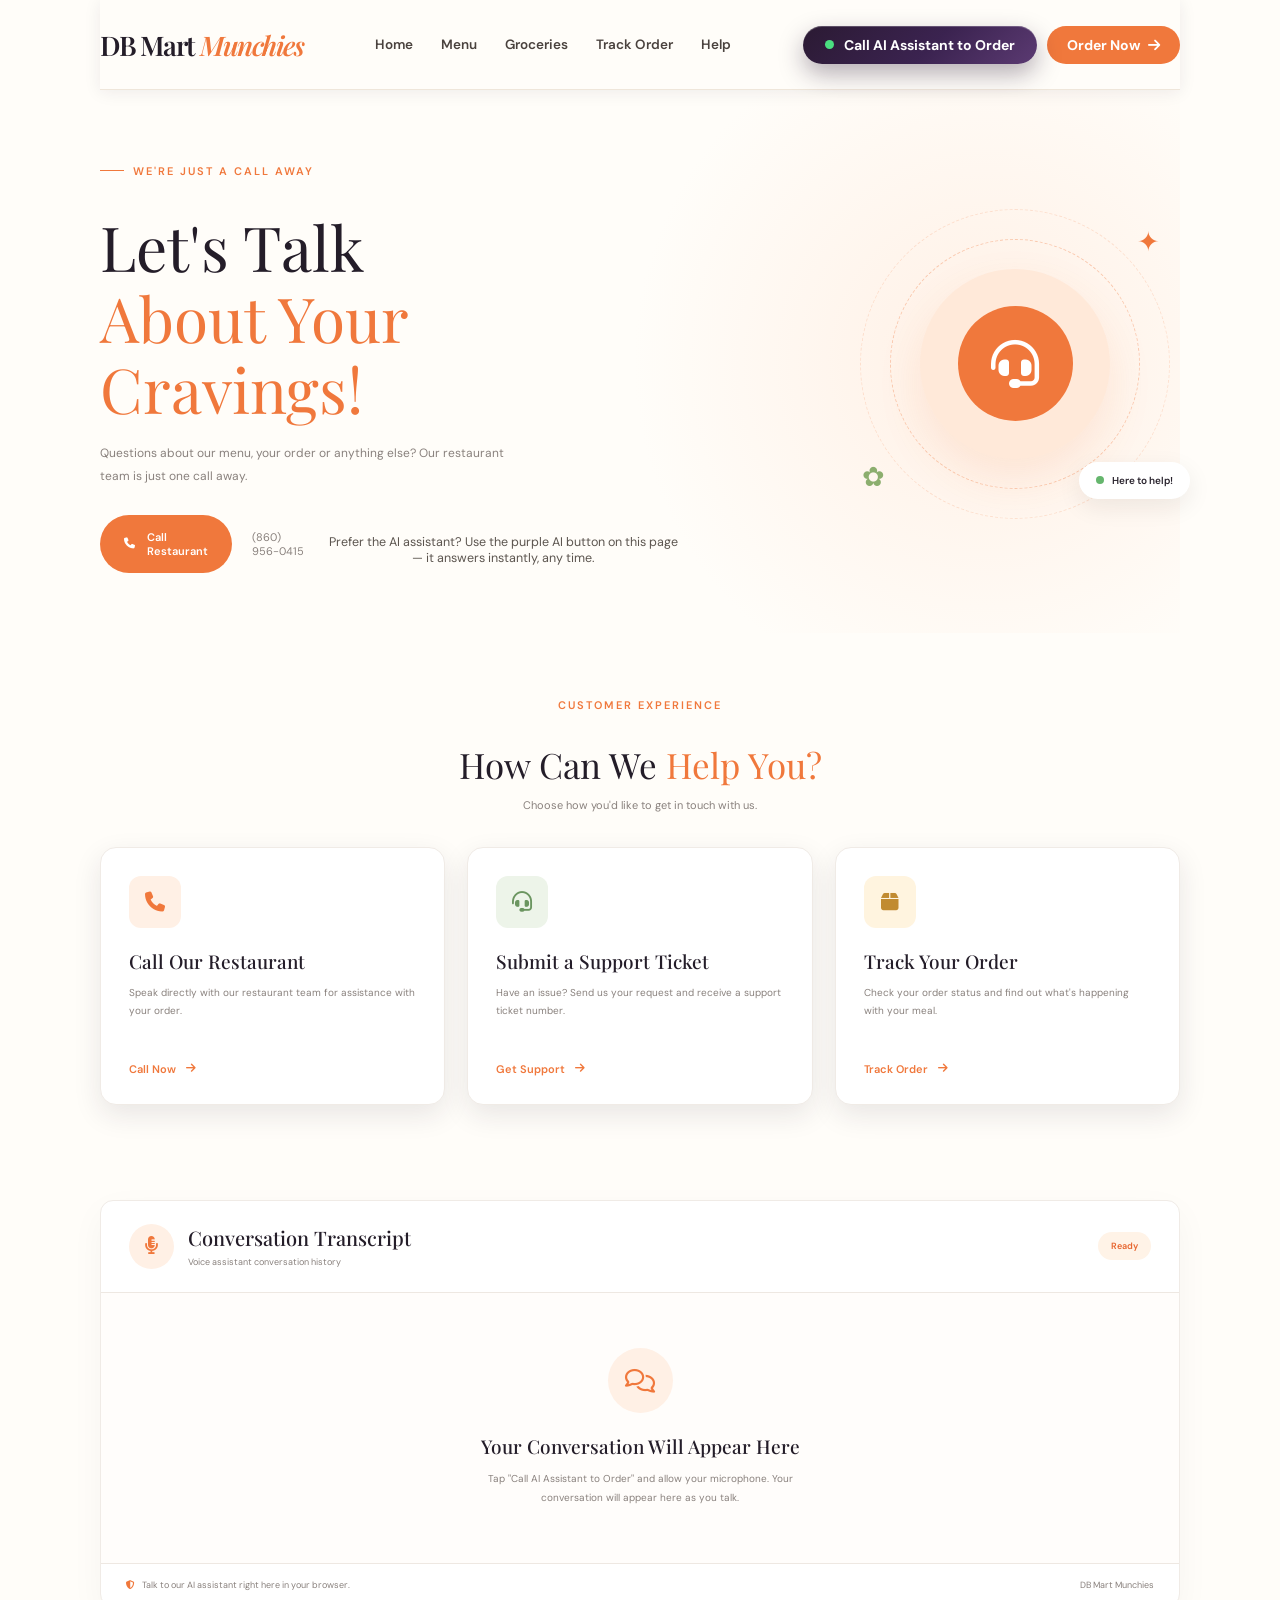
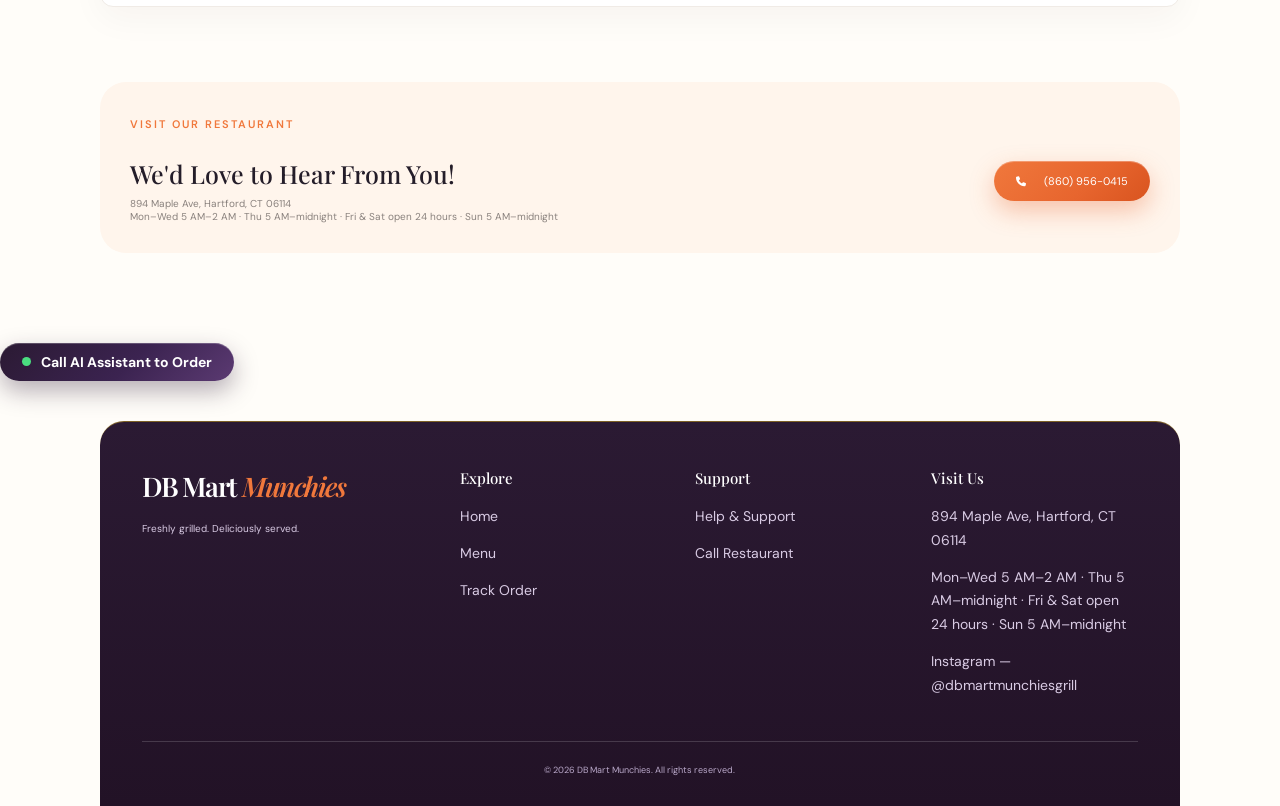
==== commit d33f3313: "Turn on in-page Retell web calls with live transcript (public key restricted to vinaykanth-us.github" ====
--- a/call.html
+++ b/call.html
@@ -229,7 +229,7 @@
                     </div>
 
                     <span class="coming-soon-badge">
-                        Coming Soon
+                        Ready
                     </span>
 
                 </div>
@@ -246,9 +246,8 @@
                         <h3>Your Conversation Will Appear Here</h3>
 
                         <p>
-                            Once our AI voice assistant is connected,
-                            your conversation transcript will be
-                            displayed in this section.
+                            Tap "Call AI Assistant to Order" and allow your microphone.
+                            Your conversation will appear here as you talk.
                         </p>
 
                     </div>
@@ -260,7 +259,7 @@
 
                     <span>
                         <i class="fa-solid fa-shield-halved"></i>
-                        Voice assistant integration is planned.
+                        Talk to our AI assistant right here in your browser.
                     </span>
 
                     <span>
@@ -340,11 +339,7 @@
 </div>
 
 <script src="call.js"></script>
-<script>
-function callRestaurant() {
-  window.open("https://agent.retellai.com/orb/agent_50154412b141a7c91be232846f?token=e66ca8441852ef5e52f5ec19f13c6981", "_blank");
-}
-</script>
+<script src="assets/retell-call.js?v=2"></script>
 
 
 <script src="premium.js" defer></script>
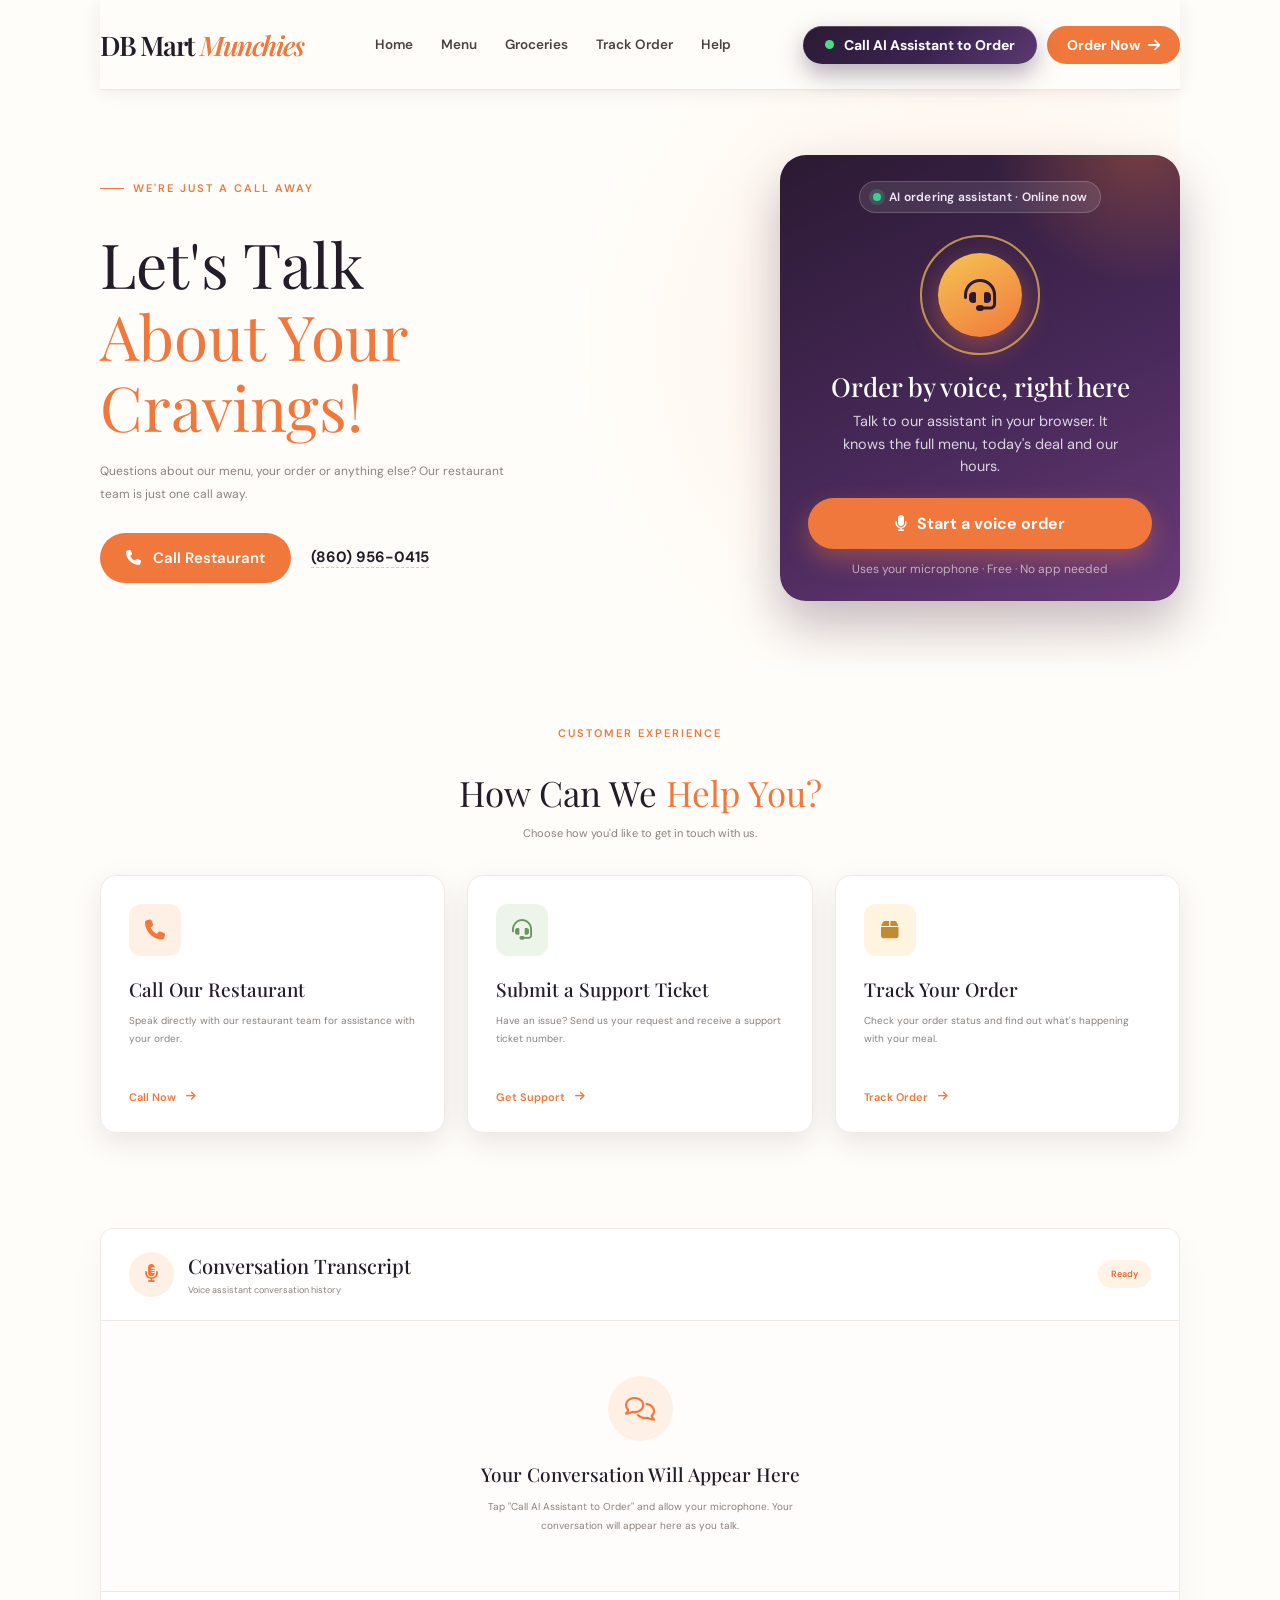
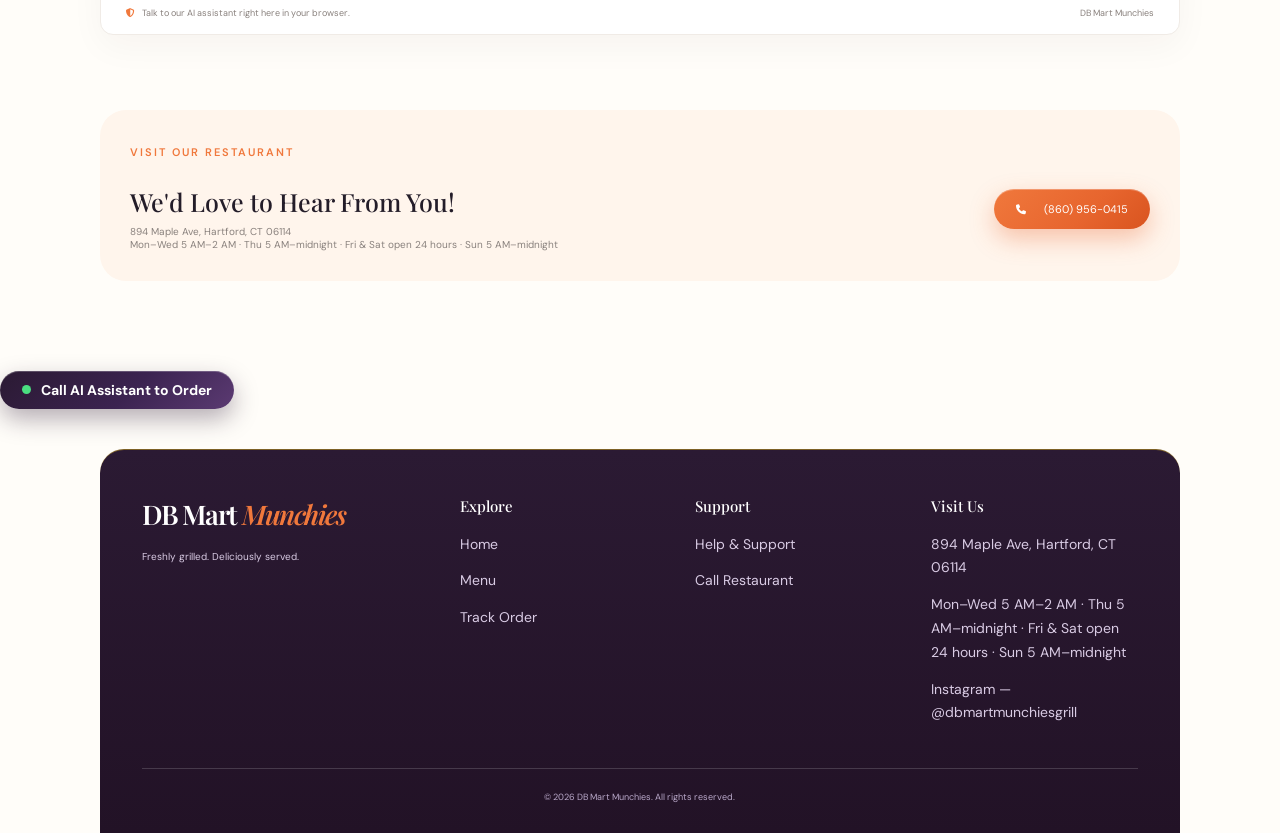
==== commit 4540943f: "Call page: AI assistant hero card with pulsing orb and Start a voice order button, phone number as t" ====
--- a/call.html
+++ b/call.html
@@ -16,7 +16,7 @@
     <link rel="stylesheet" href="call.css">
 
     <link rel="stylesheet" href="https://cdnjs.cloudflare.com/ajax/libs/font-awesome/6.7.2/css/all.min.css">
-<link rel="stylesheet" href="premium.css?v=5">
+<link rel="stylesheet" href="premium.css?v=6"><link rel="stylesheet" href="call-polish.css?v=1">
 </head>
 
 <body>
@@ -86,38 +86,26 @@
                         Call Restaurant
                     </a>
 
-                    <span class="call-phone-number">
-                        (860) 956-0415
-                    </span>
-                    <p class="photo-note">Prefer the AI assistant? Use the purple AI button on this page — it answers instantly, any time.</p>
-
-                </div>
-
-            </div>
-
-
-            <div class="call-hero-visual">
-
-                <div class="call-orbit orbit-one"></div>
-                <div class="call-orbit orbit-two"></div>
-
-                <div class="call-main-circle">
-
-                    <div class="call-mic-icon">
-                        <i class="fa-solid fa-headset"></i>
-                    </div>
-
-                </div>
-
-                <span class="call-decoration decoration-one">✦</span>
-                <span class="call-decoration decoration-two">✿</span>
-
-                <div class="call-floating-label">
-                    <span class="online-dot"></span>
-                    Here to help!
-                </div>
-
-            </div>
+                    <a href="tel:+18609560415" class="call-phone-number">(860) 956-0415</a>
+
+                </div>
+
+            </div>
+
+
+            <aside class="ai-hero-card" aria-label="AI ordering assistant">
+                <div class="ai-hero-status"><span class="online-dot"></span> AI ordering assistant · Online now</div>
+                <div class="ai-hero-orb" aria-hidden="true">
+                    <span class="ring ring-1"></span><span class="ring ring-2"></span>
+                    <i class="fa-solid fa-headset"></i>
+                </div>
+                <h3>Order by voice, right here</h3>
+                <p>Talk to our assistant in your browser. It knows the full menu, today's deal and our hours.</p>
+                <button type="button" class="ai-hero-btn" onclick="callRestaurant()">
+                    <i class="fa-solid fa-microphone"></i> Start a voice order
+                </button>
+                <small>Uses your microphone · Free · No app needed</small>
+            </aside>
 
         </section>
 
--- a/premium.css
+++ b/premium.css
@@ -684,3 +684,42 @@
 .flavour-chips { gap: 6px; margin-top: 4px; }
 .flavour-chips span { padding: 5px 9px; font-size: 11.5px; }
 .deal-card--cta .deal-cta { margin-top: 14px; }
+
+/* ---------- 9. Polish pass (Nov 2026) ---------- */
+/* Wings flavours: a compact dot-separated line instead of 10 chips, so the
+   Wednesday card is close to the others and no card carries a tall empty band. */
+.flavour-chips { display: block; gap: 0; margin-top: 2px; font-size: 13px; line-height: 1.6; color: #7c3a10; }
+.flavour-chips span { display: inline; padding: 0; border: 0; background: none; font-size: 13px; font-weight: 600; color: #7c3a10; }
+.flavour-chips span:not(:last-child)::after { content: " · "; color: #d9a27a; font-weight: 400; }
+.deal-card h3 { font-family: var(--heading); font-weight: 500; font-size: 21px; }
+/* Equal rows only where cards sit side by side; stacked cards size to content. */
+.deals-grid { grid-auto-rows: auto; }
+.flavour-chips span { white-space: nowrap; }
+.flavour-chips span:not(:last-child)::after { color: #c98a5e; white-space: normal; }
+
+/* Snack cards: description as its own soft line. */
+.snack-list li span:not(.snack-tag) { margin-top: 4px; font-size: 13.5px; line-height: 1.5; color: var(--ink-soft, #6b6470); }
+.snack-list li { padding-bottom: 14px; }
+
+/* Section headings in the display serif, matching the rest of the page. */
+.info-card h2 { font-family: var(--heading); font-weight: 500; font-size: 26px; line-height: 1.25; }
+
+/* Menu search: one clean pill, readable text, no box inside the box. */
+.menu-search { width: 320px; height: 48px; padding: 0 18px; border: 1.5px solid #e5dccf; }
+.menu-search input,
+.menu-search input:focus { border: 0; border-radius: 0; box-shadow: none; padding: 0; font-size: 14px; background: transparent; }
+.menu-search:focus-within { border-color: var(--plum-soft); box-shadow: 0 0 0 4px rgba(91, 58, 114, .12); }
+
+@media (max-width: 700px) {
+  .menu-search { width: 100%; }
+  .menu-search input, .menu-search input:focus { font-size: 16px; } /* stops iOS zoom on tap */
+  .menu-card-content h3 { min-height: 0; }
+  .info-card h2 { font-size: 23px; }
+}
+
+/* Menu heading: left-aligned beside the search on wide screens, so the
+   eyebrow and line under the title line up with it. */
+@media (min-width: 901px) {
+  .menu-heading { text-align: left; }
+  .menu-heading p { margin-inline: 0; }
+}
--- a/call-polish.css
+++ b/call-polish.css
@@ -0,0 +1,52 @@
+/* Call page: AI assistant hero card + tidy actions (Nov 2026) */
+.call-hero { gap: 48px; background: radial-gradient(circle at 80% 45%, #fff0e5, transparent 42%); }
+.call-hero-actions { flex-wrap: wrap; gap: 14px 20px; }
+.call-primary-btn { font-size: 15px; padding: 15px 26px; }
+.call-phone-number { font-size: 15px; font-weight: 700; color: var(--ink, #2b1a33); white-space: nowrap; border-bottom: 1px dashed #d9cbb8; }
+.call-phone-number:hover { color: var(--orange-dark, #e7652e); }
+
+.ai-hero-card {
+  position: relative; flex: 0 0 400px; max-width: 400px;
+  padding: 26px 28px 24px; border-radius: 26px; text-align: center;
+  background: linear-gradient(155deg, #2b1a33 0%, #4a2a5c 60%, #6a3b78 100%);
+  color: #fff; box-shadow: 0 24px 50px rgba(43, 26, 51, .28); overflow: hidden; isolation: isolate;
+}
+.ai-hero-card::before {
+  content: ""; position: absolute; inset: -40% -30% auto auto; width: 320px; height: 320px;
+  background: radial-gradient(circle, rgba(240, 120, 60, .35), transparent 65%); z-index: -1;
+}
+.ai-hero-status {
+  display: inline-flex; align-items: center; gap: 8px; padding: 7px 13px; border-radius: 999px;
+  background: rgba(255, 255, 255, .1); border: 1px solid rgba(255, 255, 255, .18);
+  font-size: 12px; font-weight: 600; letter-spacing: .02em; color: #f3e9fb;
+}
+.ai-hero-status .online-dot { width: 8px; height: 8px; border-radius: 50%; background: #3ecf8e; box-shadow: 0 0 0 4px rgba(62, 207, 142, .2); }
+.ai-hero-orb { position: relative; width: 120px; height: 120px; margin: 22px auto 16px; display: grid; place-items: center; }
+.ai-hero-orb i {
+  position: relative; z-index: 2; display: grid; place-items: center; width: 84px; height: 84px; border-radius: 50%;
+  background: linear-gradient(150deg, #f6c453, #f0783c); color: #2b1a33; font-size: 32px;
+  box-shadow: 0 10px 30px rgba(240, 120, 60, .45);
+}
+.ai-hero-orb .ring { position: absolute; inset: 0; border-radius: 50%; border: 2px solid rgba(246, 196, 83, .45); animation: aiPulse 2.4s ease-out infinite; }
+.ai-hero-orb .ring-2 { animation-delay: 1.2s; }
+@keyframes aiPulse { from { transform: scale(.7); opacity: .9; } to { transform: scale(1.35); opacity: 0; } }
+.ai-hero-card h3 { font-family: var(--heading); font-weight: 500; font-size: 26px; line-height: 1.2; color: #fff; }
+.ai-hero-card p { margin: 8px auto 0; max-width: 300px; font-size: 14.5px; line-height: 1.55; color: rgba(255, 255, 255, .8); }
+.ai-hero-btn {
+  display: inline-flex; align-items: center; justify-content: center; gap: 10px; width: 100%;
+  margin-top: 20px; padding: 15px 22px; border: 0; border-radius: 999px; cursor: pointer;
+  background: #f0783c; color: #fff; font-size: 16px; font-weight: 700;
+  box-shadow: 0 10px 24px rgba(240, 120, 60, .4); transition: transform .2s ease, background .2s ease;
+}
+.ai-hero-btn:hover { background: #e7652e; transform: translateY(-2px); }
+.ai-hero-card small { display: block; margin-top: 12px; font-size: 12px; color: rgba(255, 255, 255, .6); }
+
+/* transcript header keeps the badge on the right */
+.transcript-header { flex-direction: row !important; align-items: center !important; gap: 12px; }
+.transcript-title { min-width: 0; }
+
+@media (max-width: 900px) {
+  .call-hero { flex-direction: column; align-items: stretch; }
+  .ai-hero-card { flex-basis: auto; max-width: none; }
+}
+@media (prefers-reduced-motion: reduce) { .ai-hero-orb .ring { animation: none; } }
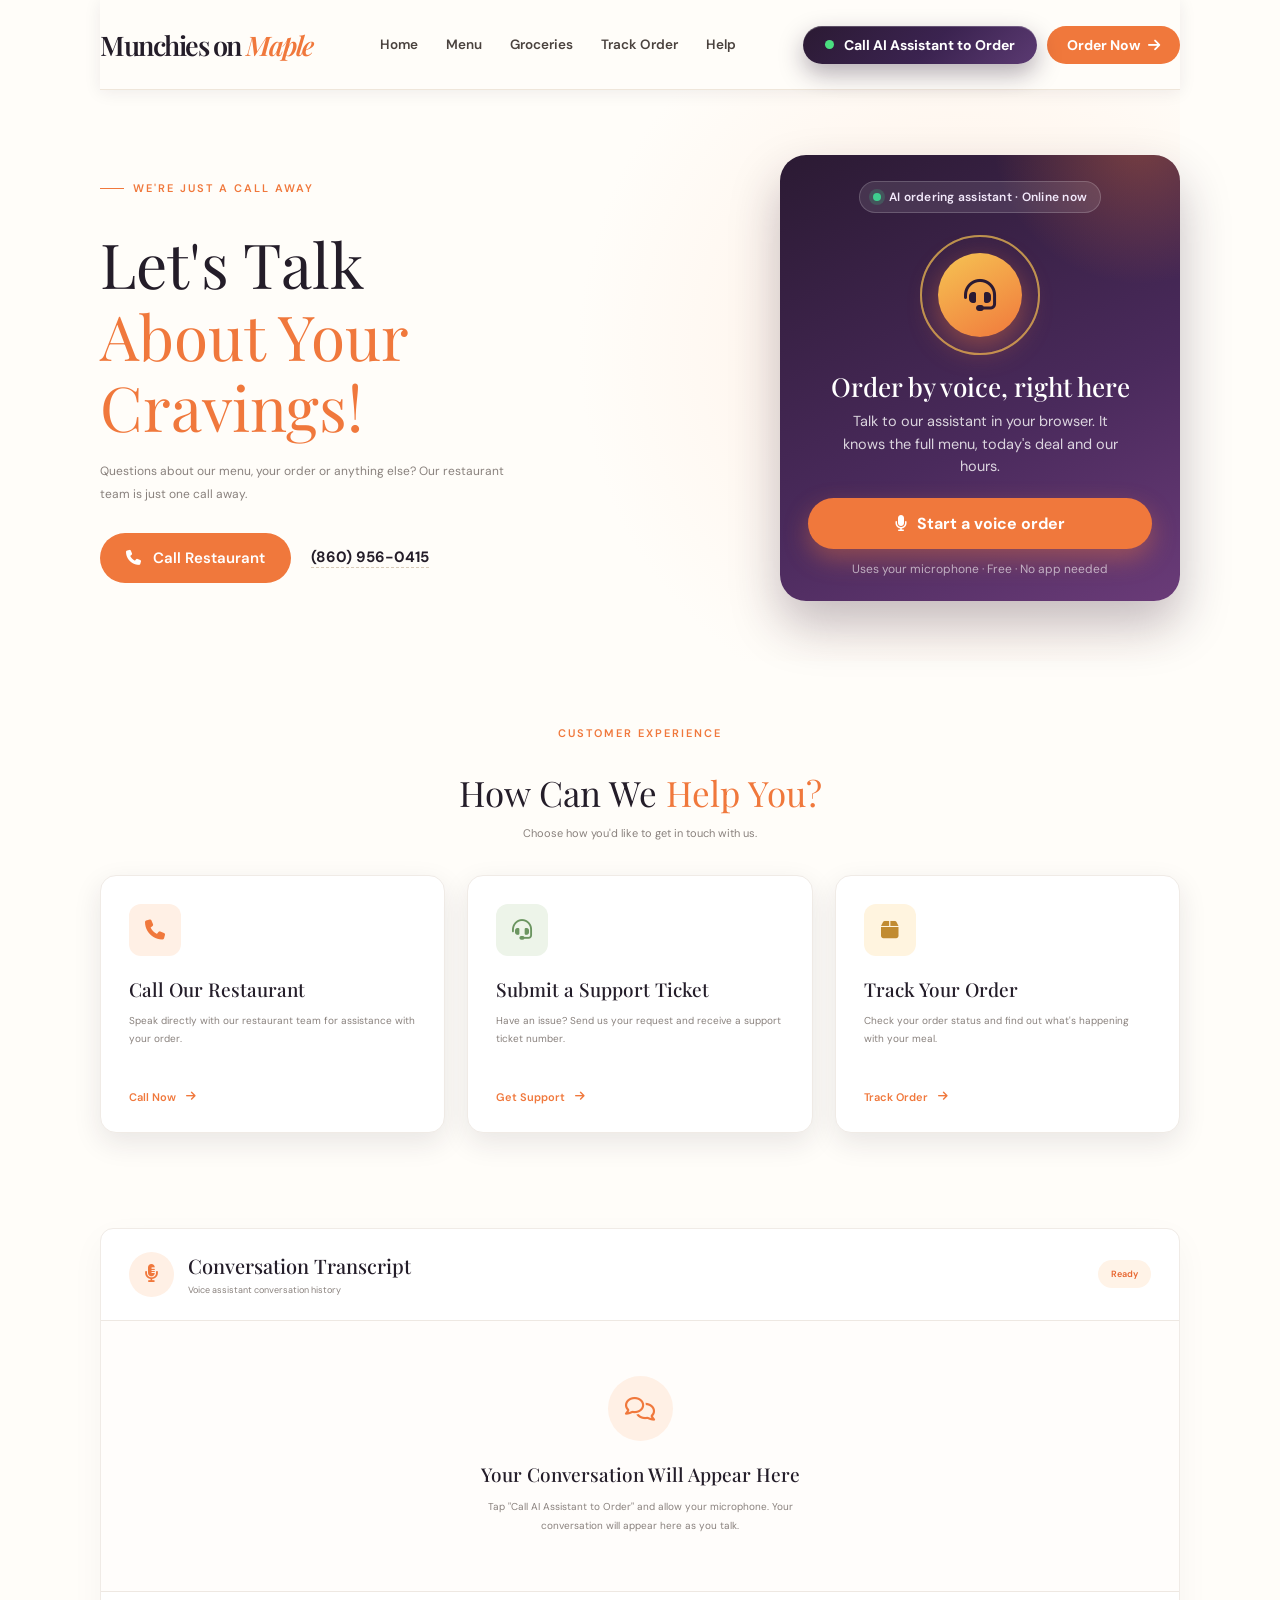
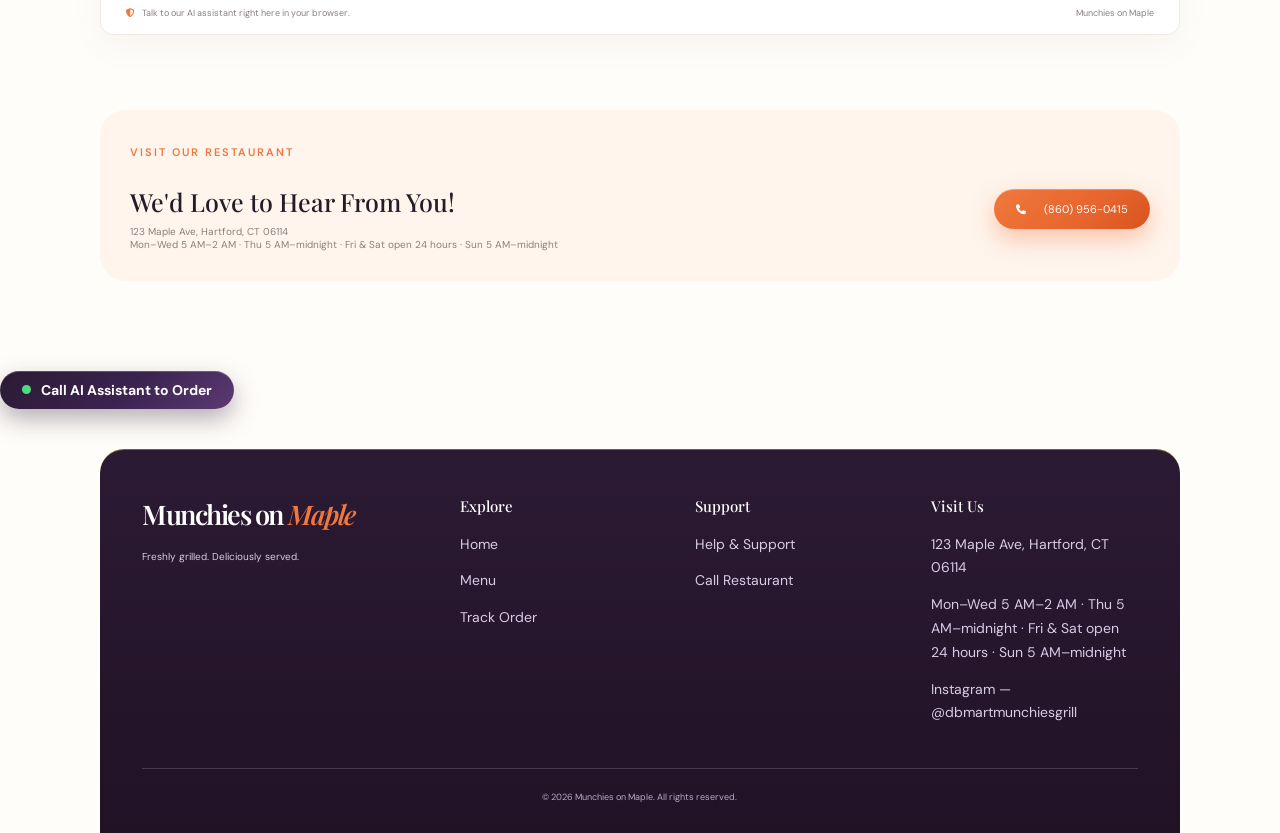
==== commit 2fc38beb: "Rename demo brand to Munchies on Maple, fictional address 123 Maple Ave (demo-only project)" ====
--- a/call.html
+++ b/call.html
@@ -5,7 +5,7 @@
     <meta charset="UTF-8">
     <meta name="viewport" content="width=device-width, initial-scale=1.0">
 
-    <title>Call Receptionist | DB Mart Munchies</title>
+    <title>Call Receptionist | Munchies on Maple</title>
 
     <link rel="preconnect" href="https://fonts.googleapis.com">
     <link rel="preconnect" href="https://fonts.gstatic.com" crossorigin>
@@ -16,7 +16,7 @@
     <link rel="stylesheet" href="call.css">
 
     <link rel="stylesheet" href="https://cdnjs.cloudflare.com/ajax/libs/font-awesome/6.7.2/css/all.min.css">
-<link rel="stylesheet" href="premium.css?v=6"><link rel="stylesheet" href="call-polish.css?v=1">
+<link rel="stylesheet" href="premium.css?v=7"><link rel="stylesheet" href="call-polish.css?v=1">
 </head>
 
 <body>
@@ -27,7 +27,7 @@
     <header class="navbar container">
 
         <a href="index.html" class="logo">
-            DB Mart<span> Munchies</span>
+            Munchies on<span> Maple</span>
         </a>
 
         <nav class="nav-links" id="navLinks">
@@ -251,7 +251,7 @@
                     </span>
 
                     <span>
-                        DB Mart Munchies
+                        Munchies on Maple
                     </span>
 
                 </div>
@@ -271,7 +271,7 @@
                 <h2>We'd Love to Hear From You!</h2>
 
                 <p>
-                    894 Maple Ave, Hartford, CT 06114
+                    123 Maple Ave, Hartford, CT 06114
                 </p>
                 <p>Mon–Wed 5 AM–2 AM · Thu 5 AM–midnight · Fri &amp; Sat open 24 hours · Sun 5 AM–midnight</p>
 
@@ -293,7 +293,7 @@
 
         <div class="footer-brand">
             <a href="index.html" class="logo">
-                DB Mart<span> Munchies</span>
+                Munchies on<span> Maple</span>
             </a>
 
             <p>Freshly grilled. Deliciously served.</p>
@@ -313,13 +313,13 @@
         </div>
         <div class="footer-column">
             <h4>Visit Us</h4>
-            <p>894 Maple Ave, Hartford, CT 06114</p>
+            <p>123 Maple Ave, Hartford, CT 06114</p>
             <p>Mon–Wed 5 AM–2 AM · Thu 5 AM–midnight · Fri &amp; Sat open 24 hours · Sun 5 AM–midnight</p>
             <p><a href="https://www.instagram.com/dbmartmunchiesgrill/" target="_blank" rel="noopener">Instagram — @dbmartmunchiesgrill</a></p>
         </div>
 
         <div class="copyright">
-            © 2026 DB Mart Munchies. All rights reserved.
+            © 2026 Munchies on Maple. All rights reserved.
         </div>
 
     </footer>
--- a/premium.css
+++ b/premium.css
@@ -1,5 +1,5 @@
 /* ============================================================
-   DB MART MUNCHIES — PREMIUM REDESIGN LAYER
+   MUNCHIES ON MAPLE — PREMIUM REDESIGN LAYER
    Local redesign only. Loaded AFTER the original style.css
    (and page CSS) on every page, so it refines — never replaces —
    the original design. Original prices, menu data, demo orders,
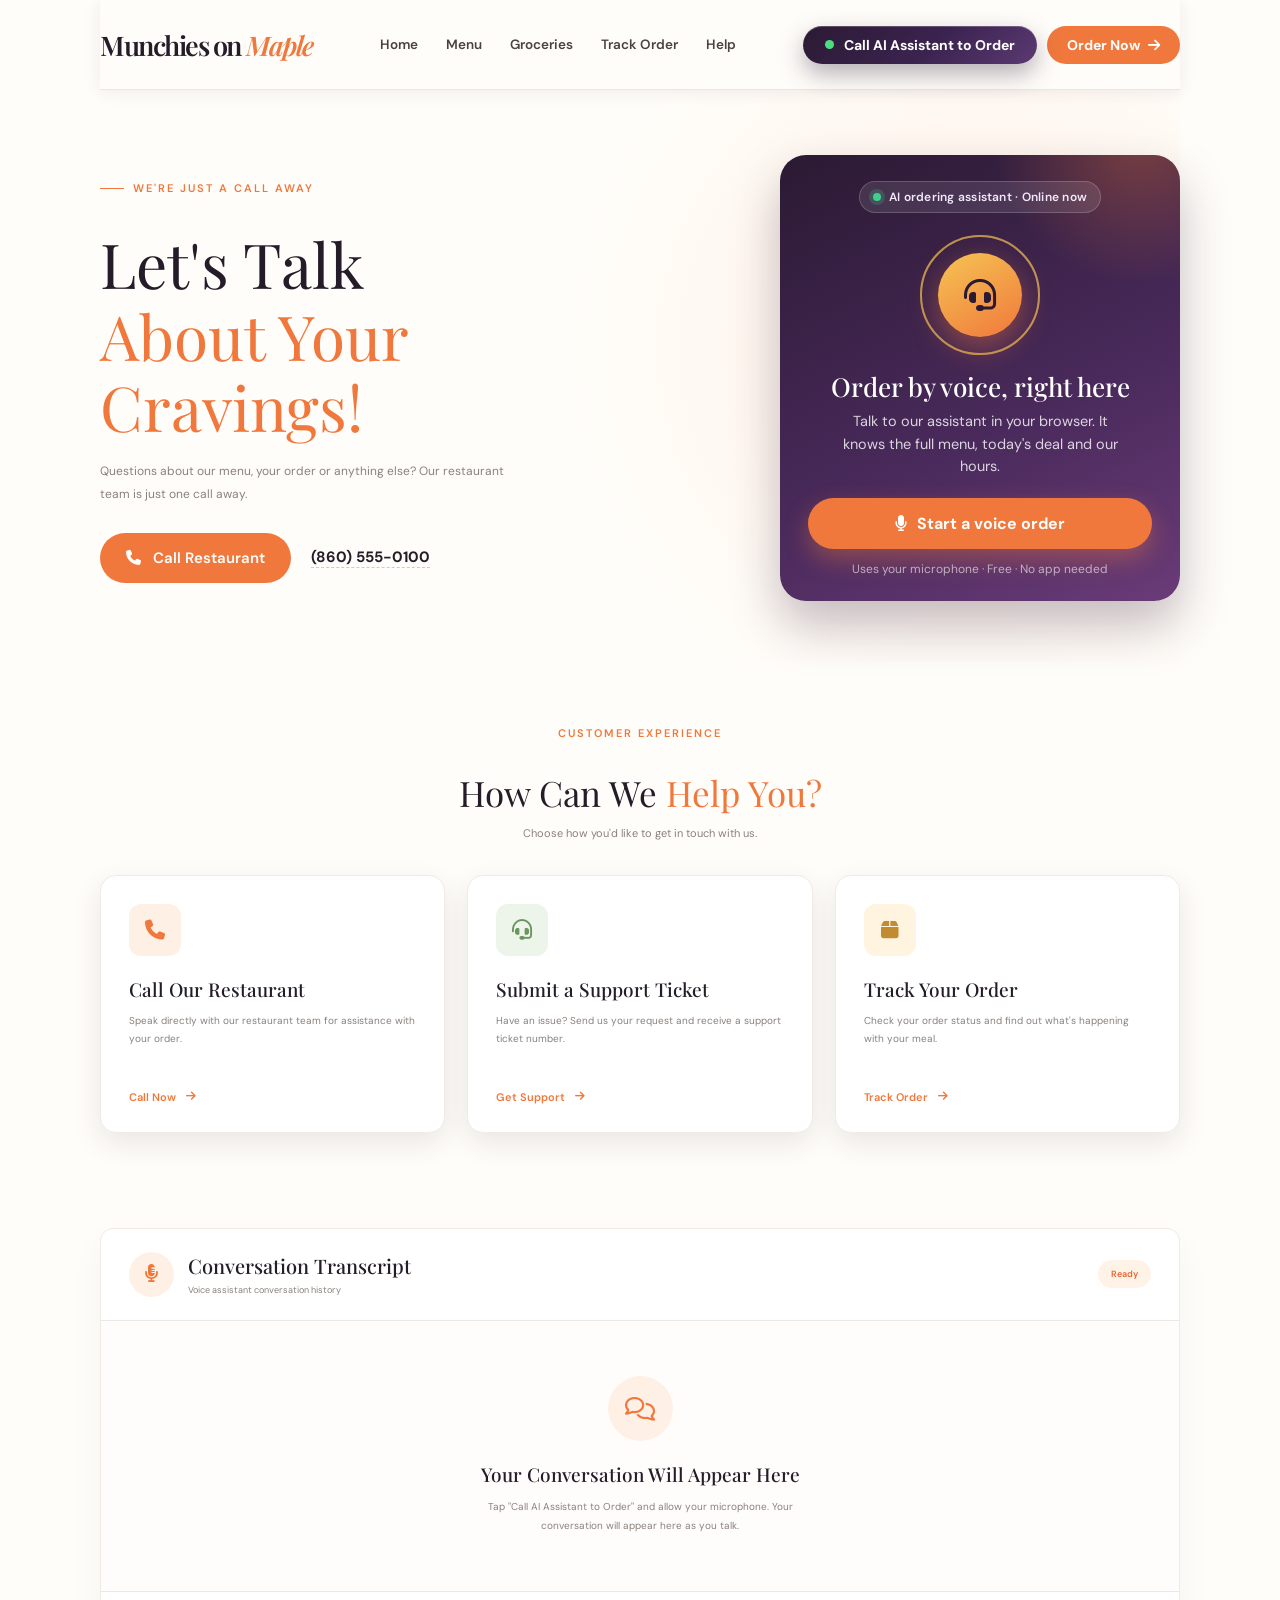
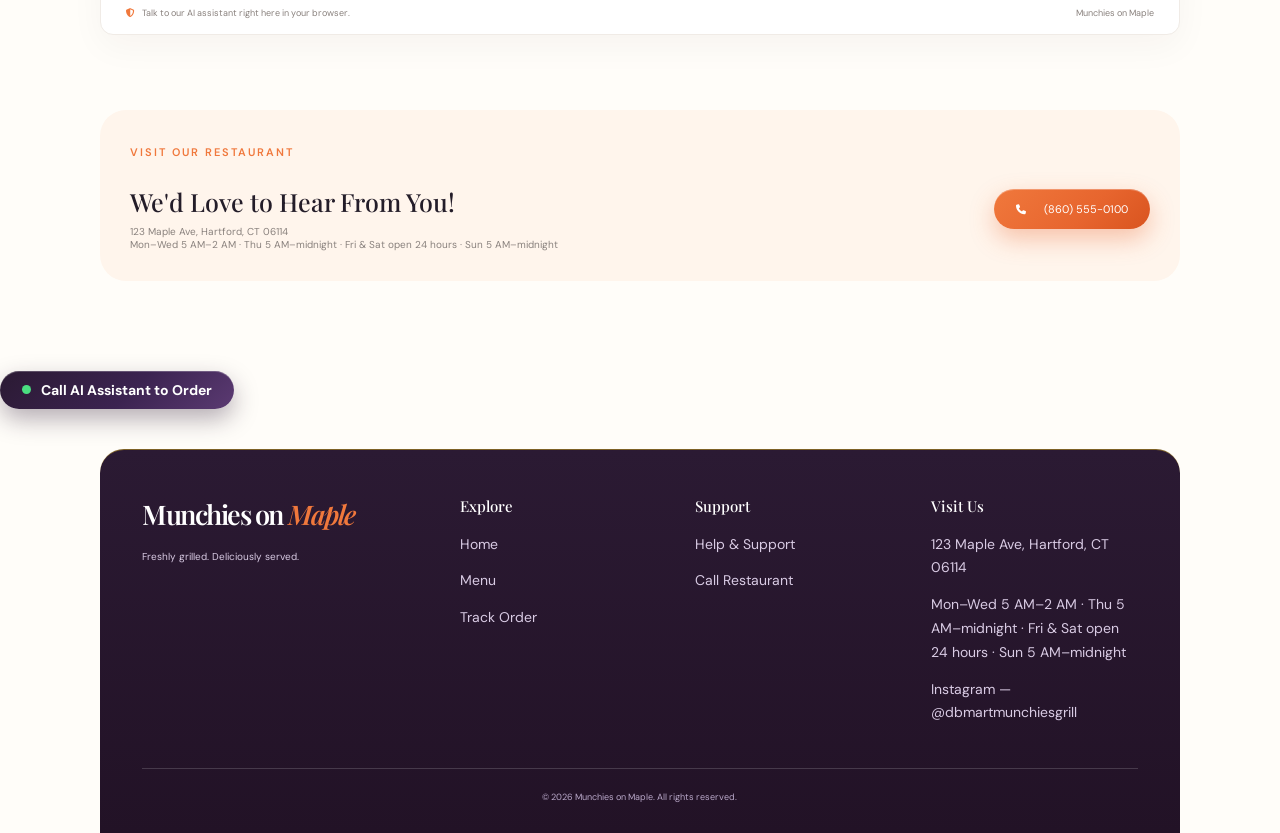
==== commit 252dbc60: "Fictional phone number (860) 555-0100 for the demo-only Munchies on Maple site (was the real 956-041" ====
--- a/call.html
+++ b/call.html
@@ -81,12 +81,12 @@
 
                 <div class="call-hero-actions">
 
-                    <a href="tel:+18609560415" class="call-primary-btn">
+                    <a href="tel:+18605550100" class="call-primary-btn">
                         <i class="fa-solid fa-phone"></i>
                         Call Restaurant
                     </a>
 
-                    <a href="tel:+18609560415" class="call-phone-number">(860) 956-0415</a>
+                    <a href="tel:+18605550100" class="call-phone-number">(860) 555-0100</a>
 
                 </div>
 
@@ -140,7 +140,7 @@
                         for assistance with your order.
                     </p>
 
-                    <a href="tel:+18609560415" class="option-link">
+                    <a href="tel:+18605550100" class="option-link">
                         Call Now
                         <i class="fa-solid fa-arrow-right"></i>
                     </a>
@@ -277,9 +277,9 @@
 
             </div>
 
-            <a href="tel:+18609560415" class="primary-btn">
+            <a href="tel:+18605550100" class="primary-btn">
                 <i class="fa-solid fa-phone"></i>
-                (860) 956-0415
+                (860) 555-0100
             </a>
 
         </section>
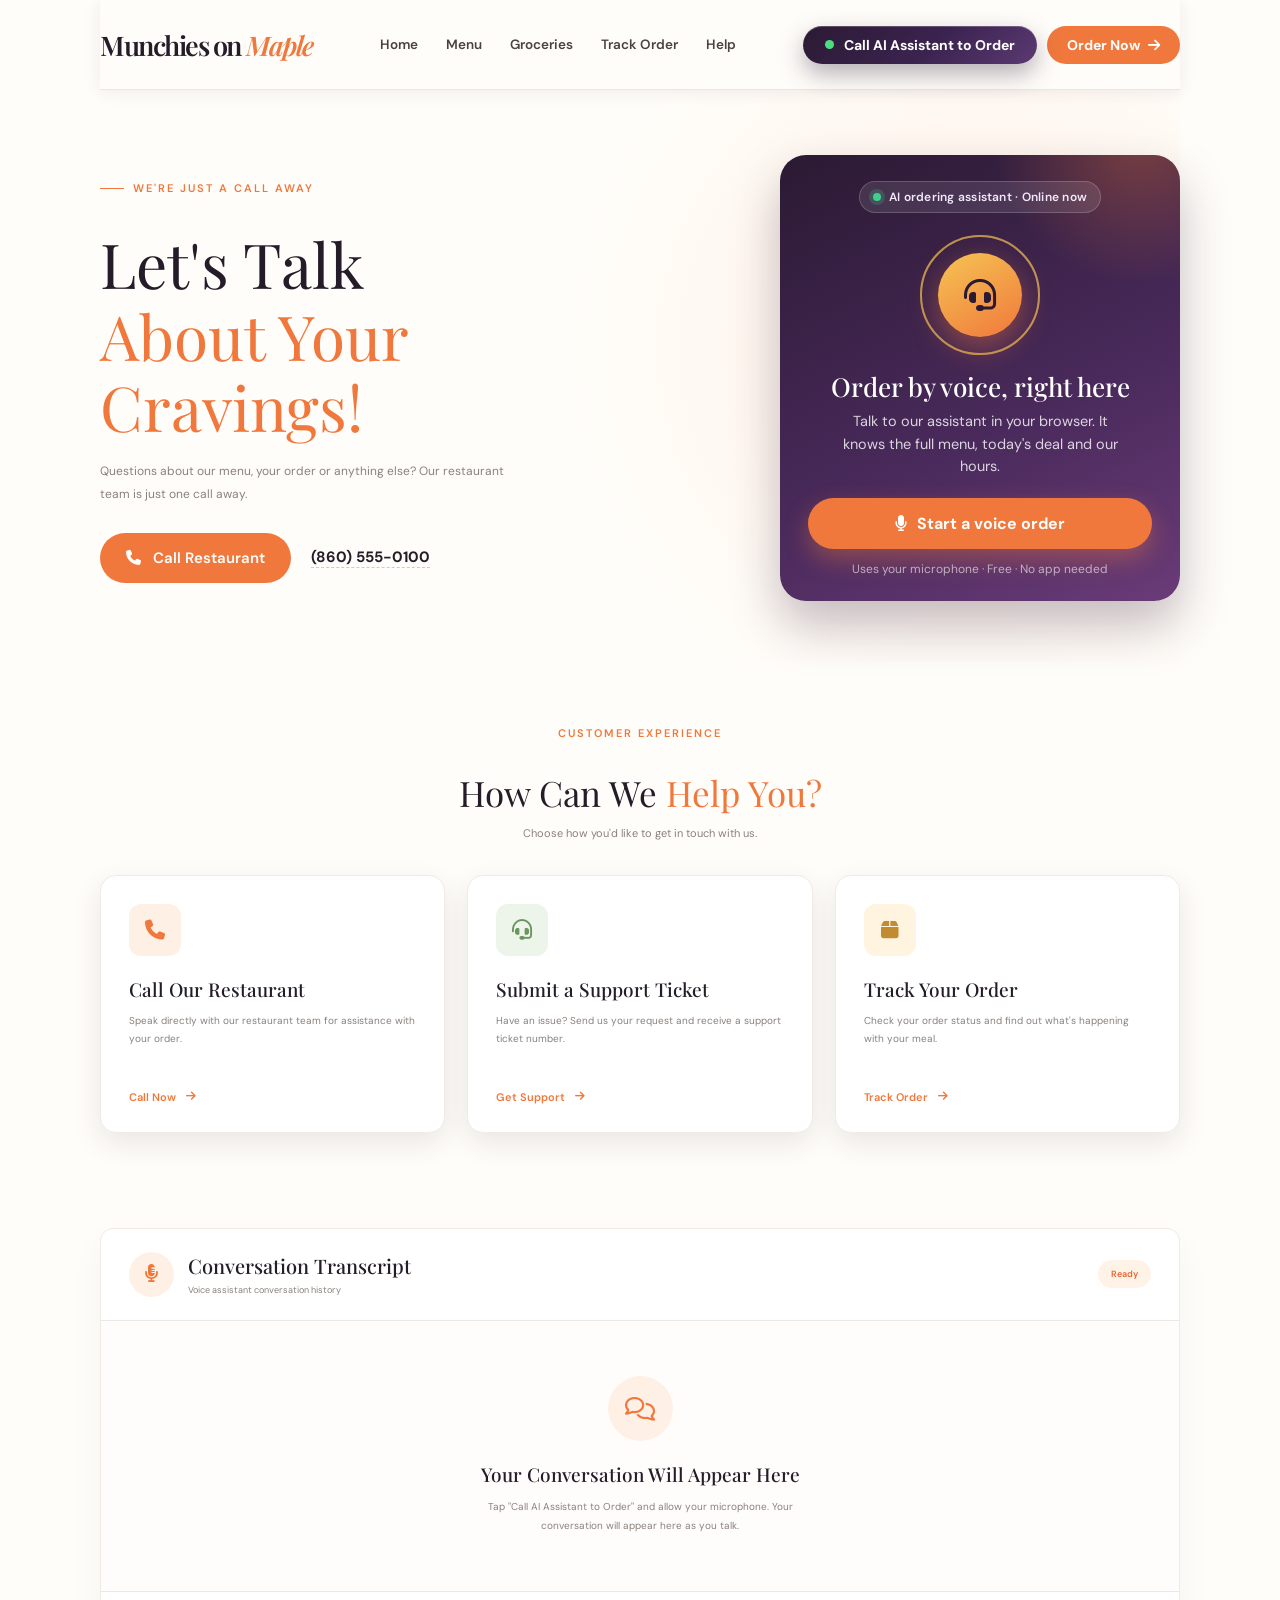
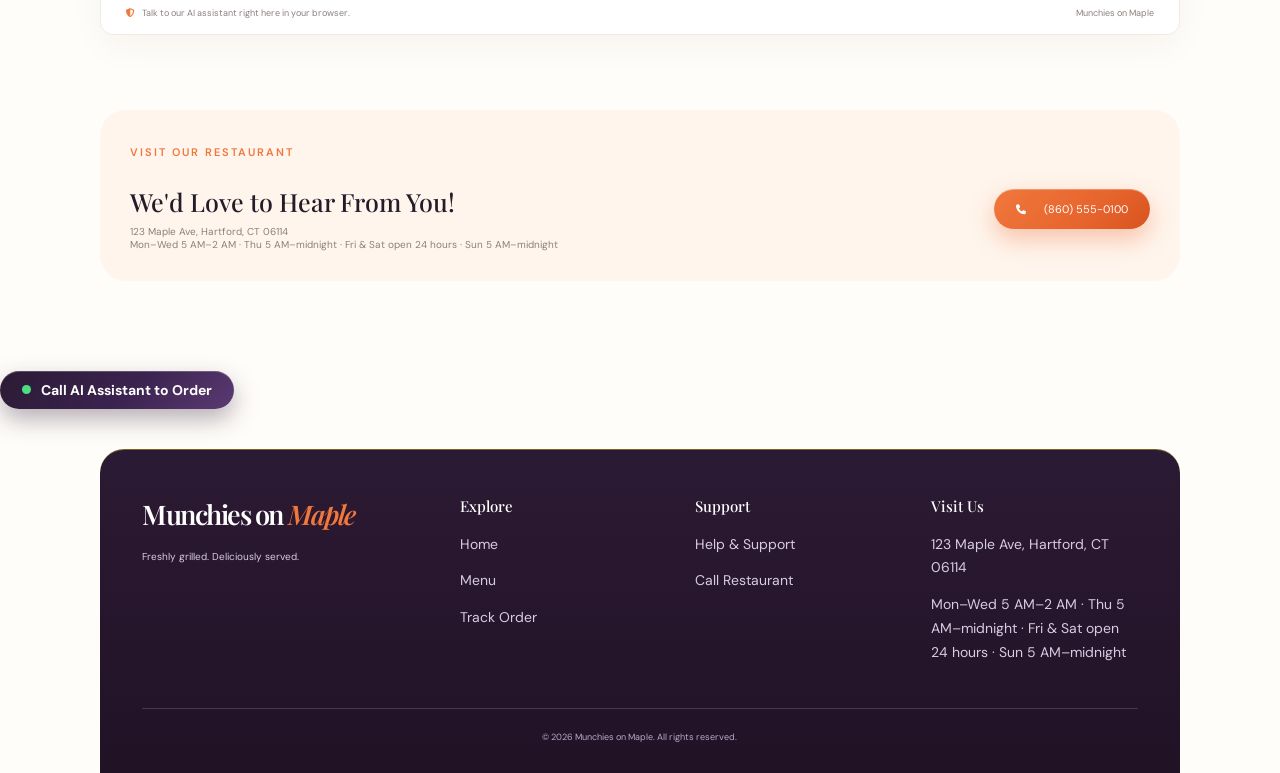
==== commit aaf18f5a: "Remove Instagram link and mentions from the demo site (Munchies on Maple); premium.css?v=8" ====
--- a/call.html
+++ b/call.html
@@ -16,7 +16,7 @@
     <link rel="stylesheet" href="call.css">
 
     <link rel="stylesheet" href="https://cdnjs.cloudflare.com/ajax/libs/font-awesome/6.7.2/css/all.min.css">
-<link rel="stylesheet" href="premium.css?v=7"><link rel="stylesheet" href="call-polish.css?v=1">
+<link rel="stylesheet" href="premium.css?v=8"><link rel="stylesheet" href="call-polish.css?v=1">
 </head>
 
 <body>
@@ -315,7 +315,6 @@
             <h4>Visit Us</h4>
             <p>123 Maple Ave, Hartford, CT 06114</p>
             <p>Mon–Wed 5 AM–2 AM · Thu 5 AM–midnight · Fri &amp; Sat open 24 hours · Sun 5 AM–midnight</p>
-            <p><a href="https://www.instagram.com/dbmartmunchiesgrill/" target="_blank" rel="noopener">Instagram — @dbmartmunchiesgrill</a></p>
         </div>
 
         <div class="copyright">
--- a/premium.css
+++ b/premium.css
@@ -287,7 +287,7 @@
 }
 .phone-btn:hover { transform: translateY(-2px); background: #f7f2ea; }
 
-/* ---------- Footer: aligned grid, Instagram, hours ---------- */
+/* ---------- Footer: aligned grid, hours ---------- */
 .footer {
   display: grid; grid-template-columns: 1.4fr 1fr 1fr 1fr; gap: 28px;
   align-items: start; padding-top: 44px;
